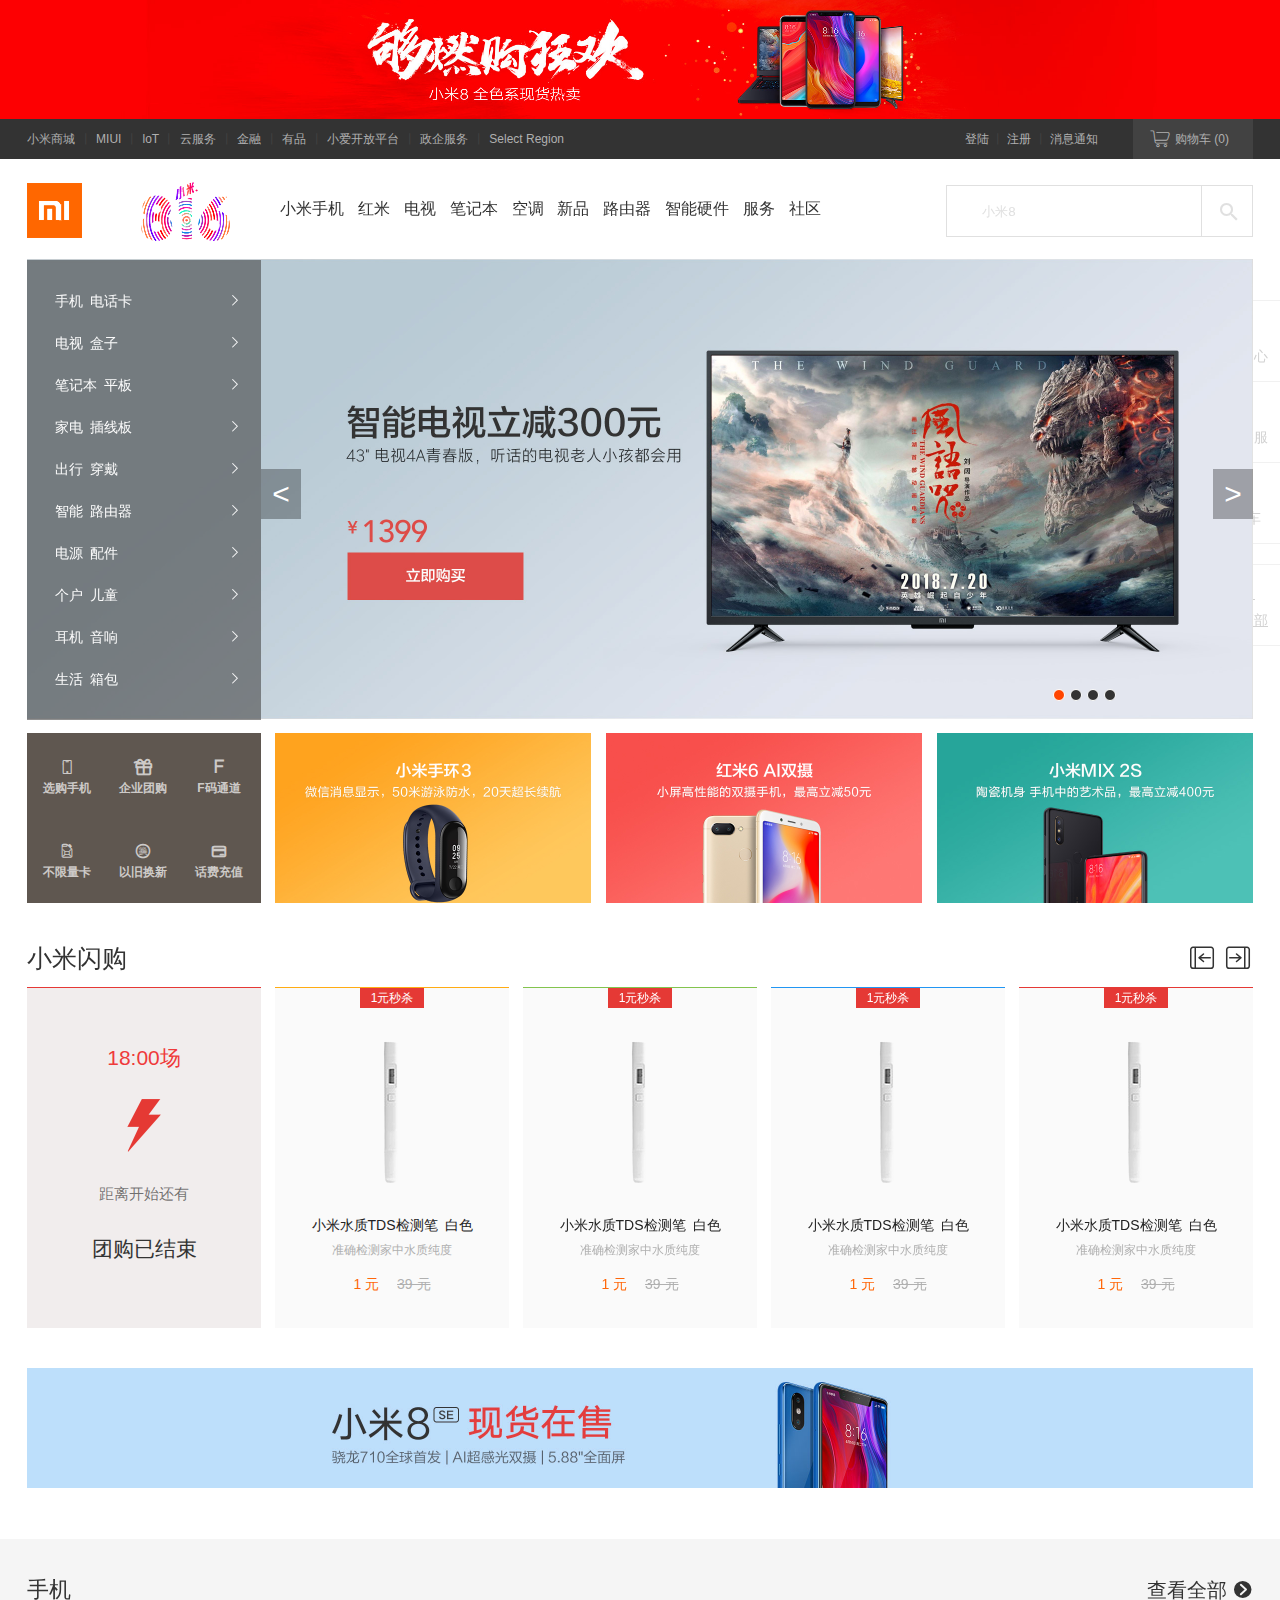
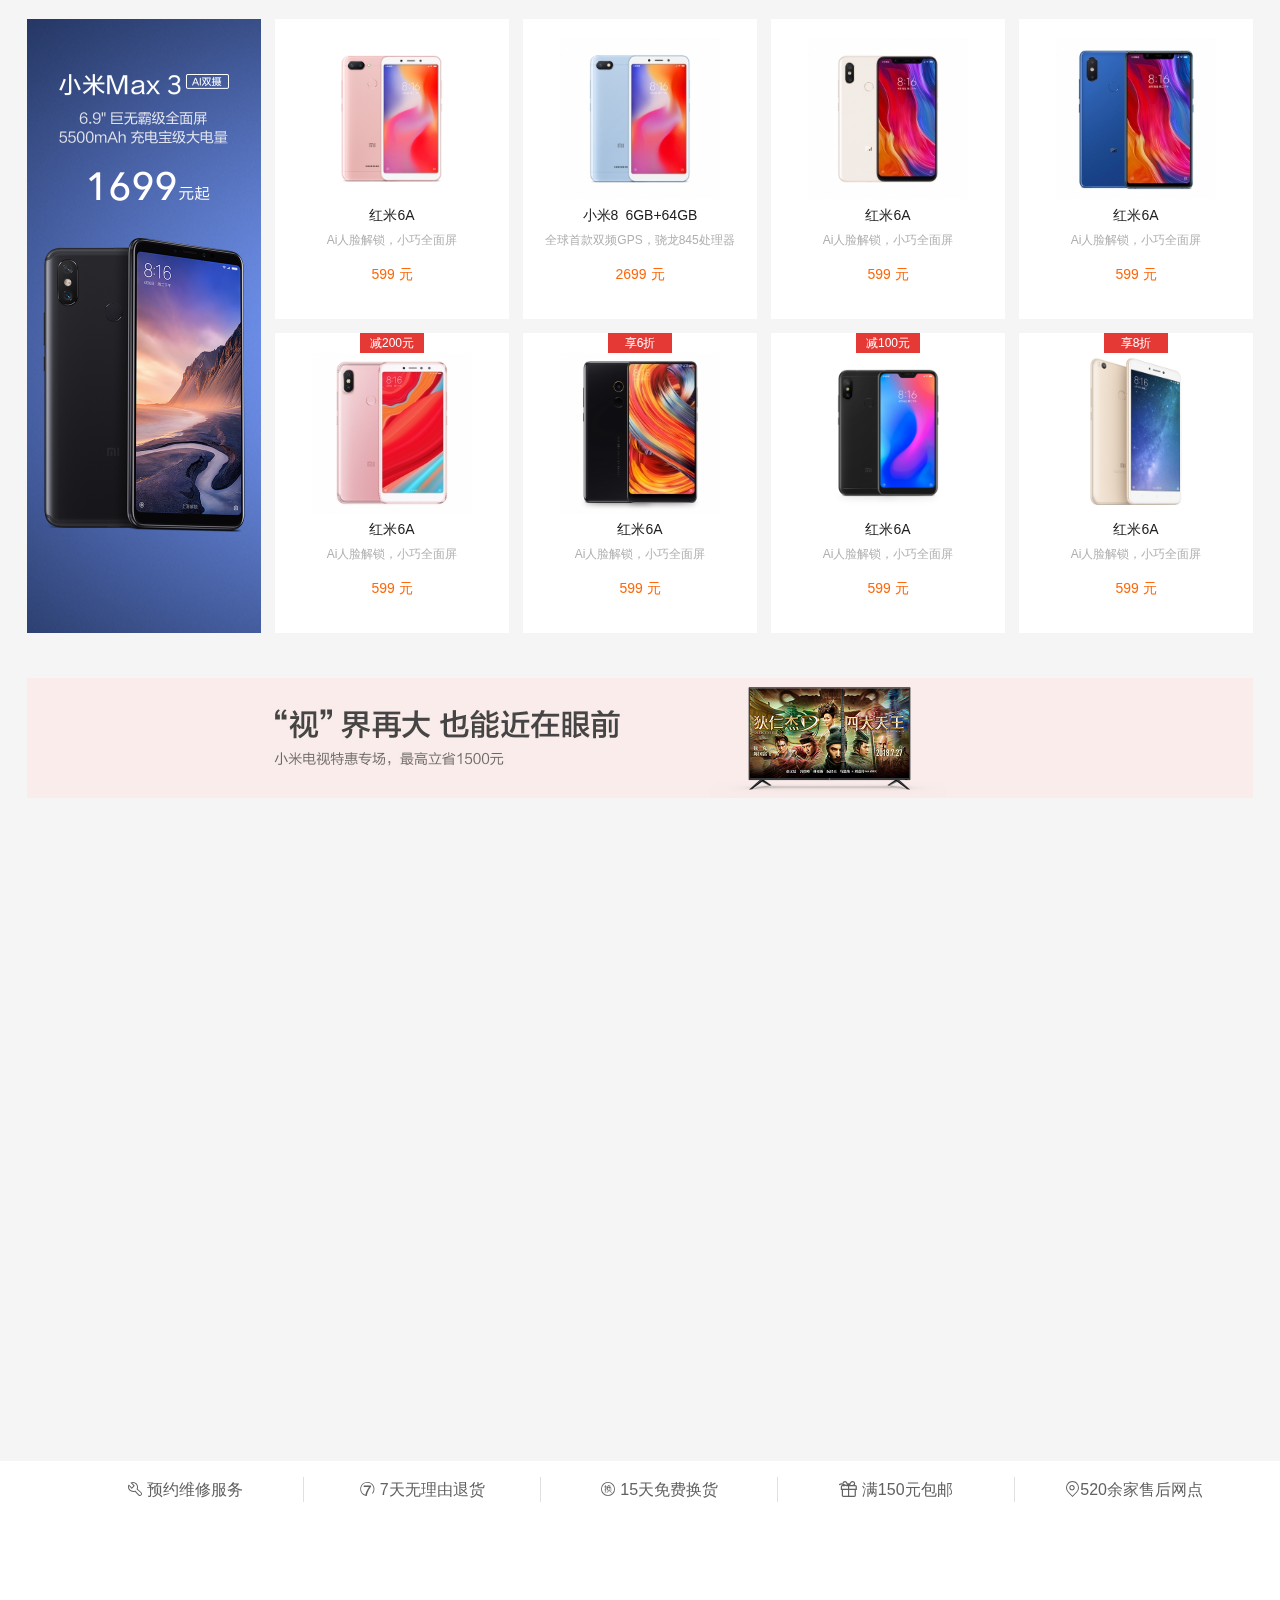
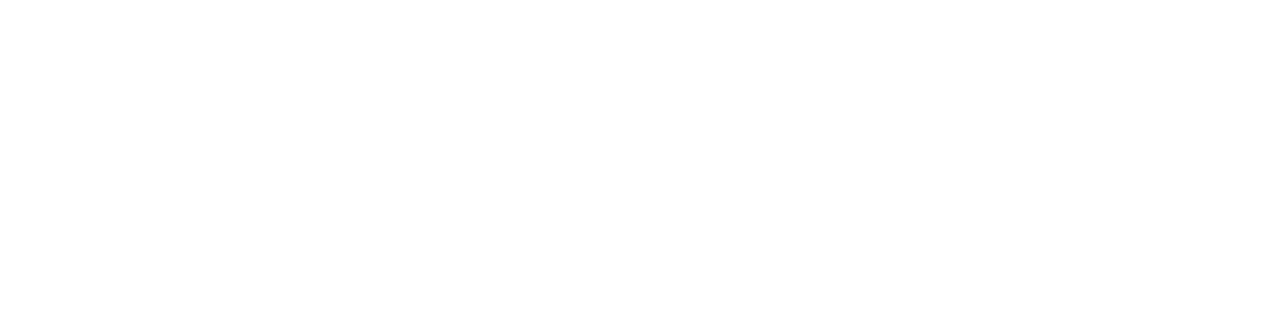
==== index.html @ 821b5bd8 "Add files via upload" ====
<!DOCTYPE html>
<html lang="en">
<head>
  <meta charset="UTF-8">
  <title>测试首页</title>
  <link rel="stylesheet" type="text/css" href="resource/iconfont.css">
  <style type="text/css">
	body {
		font:14px/1.5 "Helvetica Neue",Helvetica,Arial,"Microsoft Yahei","Hiragino Sans GB","Heiti SC","WenQuanYi Micro Hei",sans-serif;color:#333;background-color:#fff;min-width:1226px;width: 100%;height: 100%;margin: 0
	}
	div{cursor: default;}
	.daohanglan{
		position:relative;z-index:30;height:40px;font-size:12px;color:#b0b0b0;background:#333;line-height: 40px
	}
	.dhlleft{float:left;height:40px;line-height:40px;overflow:hidden;
	}
	.dhlright{float:right;height:40px;line-height:40px;overflow:hidden;
	}
	.dhl{
		width:1226px;*zoom:1;margin-right:auto;margin-left:auto
	}
	a{
		margin: 0
	}
	.aaa{
		margin: 0
	}
	.aaa:hover{color: rgba(251,251,251,251);}
	.gouWuChe{
		position:relative;z-index:32;display:block;height:40px;line-height:40px;text-align:center;color:#b0b0b0;background:#424242;width: 120px;margin-left: 15px;
	}
	.gouWuChe:hover{
		background-color: rgba(251,251,251,251);color: rgba(251,135,135,135);
	}
	.aab{
		position:relative;z-index:20;height:100px;width:1226px;*zoom:1;margin-right:auto;margin-left:auto;
	}
	.aac{float:left;line-height:100px;overflow:hidden;
	}
	.aad{
		margin-left: 10px;font-size: 16px;
	}
	.aad:hover{
		color: #FF4500;
	}
	        	 	input::-webkit-input-placeholder { 
	        	 		text-align: center;
	        	 		width: 100px;
	        	 		
						color:#E0E0E0; 
						-webkit-transition: color.5s; 
						} 
						input:focus::-webkit-input-placeholder, input:hover::-webkit-input-placeholder { 
						color: #fff;
						-webkit-transition: color.5s; 
						} 
	.aae{
		width: 234px;height:42px;line-height: 42px;
	}
	.aae:hover{
		background-color:#FF4500;
	}
	.aaf{
		float: left;text-align: center;font-size: 12px; color:rgba(255,255,255,0.7);background-color:#5f5750;width: 234px;
	}
	.aag{
		position:relative;float:left;width:70px;height:62px;padding:0 3px;margin-top: 20px;
	}
	.aag:hover{
		color: rgb(255,255,255);
	}
	.aah{
		width: 234px;height: 340px; border-top-style: solid;border-top-width: 1px;background-color:#fafafa;position: relative;text-align: center;
	}
	.aai{
		background-color:#e53935;position:absolute;top:0;left:50%;z-index:2;width:64px;height:20px;margin-left:-32px;font-size:12px;line-height:20px;text-align:center;color:#fff;
	}
	.aaj{
		float: left;background-color: rgb(255,255,255);height: 300px;width: 234px;
	}
	.aaj:hover{
        box-shadow: 1px 1px 5px #333;
        transition:  2s ease;
	}
	.aak{
		position:absolute;top:0;left:50%;z-index:2;width:64px;height:20px;margin-left:-32px;font-size:12px;line-height:20px;text-align:center;color:#fff;background-color:#e53935;
	}
	.aal{
		position:relative;float:left;width:245px;height:115px;text-align: center;line-height: 115px;
	}
	.aal:hover{
		color: #FF4500;
	}
	.you{color: rgb(210,210,210);cursor:pointer;}
	.you:hover{
		color:#FF4500;
	}
	#qq:hover{
		color:#FF4500;
	}
	#search:hover{
		background-color: #FF8000;
		color: #fff;
	}			
	#sou:visited{
		border-color: rgba(251,135,135,135);
        
	}

	input{
		border:#E0E0E0 1px solid;
	}
input:focus {
    border: 1px solid yellow;
    box-shadow:0;
}
	  #lunbo{
	  	position:relative;height:460px;}
	  }
	  
</style>
<script type="text/javascript">
        
		        function over(){var add = document.getElementById("gwcplus");add.style.display="block";};
		        function out(){var add = document.getElementById("gwcplus");add.style.display = "none";};
		        function t1over(){ var add = document.getElementById("tan11");add.style.display="block";};
		        function t1out(){  var add = document.getElementById("tan11"); add.style.display = "none"; };
		        function t2over(){ var add = document.getElementById("tan12");add.style.display="block"; };
		        function t2out(){  var add = document.getElementById("tan12");add.style.display = "none";};
		        function t3over(){ var add = document.getElementById("tan13");add.style.display="block"; };
		        function t3out(){  var add = document.getElementById("tan13");add.style.display = "none";};
		        function t4over(){ var add = document.getElementById("tan14");add.style.display="block"; };
		        function t4out(){  var add = document.getElementById("tan14");add.style.display = "none";};
		        function t5over(){ var add = document.getElementById("tan15");add.style.display="block"; };
		        function t5out(){  var add = document.getElementById("tan15");add.style.display = "none";};
		        function t6over(){ var add = document.getElementById("tan16");add.style.display="block"; };
		        function t6out(){  var add = document.getElementById("tan16");add.style.display = "none";};
		        function t7over(){ var add = document.getElementById("tan17");add.style.display="block"; };
		        function t7out(){  var add = document.getElementById("tan17");add.style.display = "none";};
		        function t8over(){ var add = document.getElementById("tan18");add.style.display="block"; };
		        function t8out(){  var add = document.getElementById("tan18");add.style.display = "none";};
		        function t9over(){ var add = document.getElementById("tan19");add.style.display="block"; };
		        function t9out(){  var add = document.getElementById("tan19");add.style.display = "none";};
		        function t10over(){var add = document.getElementById("tan20");add.style.display="block"; };
		        function t10out(){ var add = document.getElementById("tan20");add.style.display = "none";};

		        
	   
</script>
</head>
<div style="position: fixed;top:300px;right: 0px;text-align: center;">
    <div class="you" style="height: 80px;width: 80px; border-color: rgba(220,220,220,0.4);border-style: solid;border-width: 1px;border-right: none;background-color: #fff;">
		<i class="iconfont" style="font-size: 30px;">&#xe602;</i><br/>个人中心
	</div>
	<div class="you" style="height: 80px;width: 80px;border-color: rgba(220,220,220,0.4);border-style: solid;border-width: 1px;border-right: none;border-top: none;background-color: #fff;">
		<i class="iconfont" style="font-size: 30px;">&#xe629;</i><br/>联系客服
	</div>
	<div class="you" style="height: 80px;width: 80px; border-color: rgba(220,220,220,0.4);border-style: solid;border-width: 1px;border-right: none;border-top: none;background-color: #fff;">
		<i class="iconfont" style="font-size: 30px;">&#xe628;</i><br/>购物车
	</div>
	<div class="you" style="height: 80px;width: 80px; border-color: rgba(220,220,220,0.4);border-style: solid;border-width: 1px;border-right: none;margin-top: 20px;background-color: #fff;">
		<a class="you"  href="#" ><i class="iconfont" style="font-size: 30px;">&#xe66c;</i><br/>返回顶部</a>
	</div>
</div>
<body onload="init()">
	
  <div style="height: 119px; margin: 0">
  	<img alt="" width="100%" height="119px" src="images/head.jpg"/>
  </div>

 
	  <div class="daohanglan" ">
	  	<div class="dhl">
		   <div class="dhlleft">
		   	<a class="aaa">小米商城</a>
		   	<span style="margin:0 .1em;color:#424242">丨</span>
		   	<a class="aaa">MIUI</a>
		   	<span style="margin:0 .1em;color:#424242">丨</span>
		   	<a class="aaa">loT</a>
		   	<span style="margin:0 .1em;color:#424242">丨</span>
		   	<a class="aaa">云服务</a>
		   	<span style="margin:0 .1em;color:#424242">丨</span>
		   	<a class="aaa">金融</a>
		   	<span style="margin:0 .1em;color:#424242">丨</span>
		   	<a class="aaa">有品</a>
		   	<span style="margin:0 .1em;color:#424242">丨</span>
		   	<a class="aaa">小爱开放平台</a>
		   	<span style="margin:0 .1em;color:#424242">丨</span>
		   	<a class="aaa">政企服务</a>
		   	<span style="margin:0 .1em;color:#424242">丨</span>
		   	<a class="aaa">Select Region</a>
		   </div>
		   <div class="dhlright">
		   	<div id="gwc" class="gouWuChe" style="float: right;" onmouseover="over()" onmouseout="out()">
		   		<div style="float: left;margin-left: 15px;">
		   		 <i style="font-size: 24px" class="iconfont">&#xe628;</i>
		   		</div>
		   		<div style="float: left;margin-left: 3px;">
		   		 <a >购物车 (0)</a>
		   	    </div>
	        </div>
	        
		   	<div style="float: right;margin-right: 20px;">
		   	<a class="aaa">登陆</a>
		   	<span style="margin:0em;color:#424242">丨</span>
		   	<a class="aaa" >注册</a>
		   	<span style="margin:0em;color:#424242">丨</span>
		   	<a class="aaa">消息通知</a>
		   	</div>
		   </div>
	  	</div>
	  </div>
 <div id="middle" style="width: 1226px;margin: 0 auto;">
	  <div class="aab">
	  	<div style="float: left;height: 100%;">
	  		<img alt="" style="margin-top: 24px;" src="images/mi.png">
	  	</div>
	  	<div style="float: left;height: 100%;margin-left: 50px;">
	  		<img alt="" style="margin-top: 23px;" src="images/816.png">
	  	</div>
	  	<div class="aac" style="margin-left: 30px;">
		   	<a class="aad">小米手机</a>
		   	<a class="aad">红米</a>
		   	<a class="aad">电视</a>
		   	<a class="aad">笔记本</a>
		   	<a class="aad">空调</a>
		   	<a class="aad">新品</a>
		   	<a class="aad">路由器</a>
		   	<a class="aad">智能硬件</a>
		   	<a class="aad">服务</a>
		   	<a class="aad">社区</a>
		</div>
		<div id="sou" style="float: right;margin-top: 26px;position: relative;">
			<input type="text" style="float: left; height:48px;width:250px;" placeholder="小米8"  /> 
	        <div id="search" style="float: left;height: 50px;width: 50px;border:#E0E0E0 1px solid;border-left: none;color: #E0E0E0; ">
	        	 <i style="font-size:18px;line-height: 50px;margin-left: 18px" class="iconfont">&#xe63e;</i>
	        	
	        </div>
		</div>
		<div id="gwcplus" style="position:absolute;z-index:999;width: 310px;height: 100px;line-height: 100px;text-align: center; right: 0px;top: 0px;background-color: rgb(251,251,251);display: none;box-shadow:1px 1px 2px #333">
	        	购物车中还没有商品，赶紧选购吧！
	    </div>
	    
	  </div>
	  <div id="lunbo">
	  	<div id="container">
        <div id="list" style="left:-1226px">
            <img src="images/4.jpg" alt="4" />
            <img src="images/1.jpg" alt="1" />
            <img src="images/2.jpg" alt="2" />
            <img src="images/3.jpg" alt="3" />
            <img src="images/4.jpg" alt="4" />
            <img src="images/1.jpg" alt="1" />
        </div>
        <div id="buttons">
            <span index="1" class="on"></span>
            <span index="2"></span>
            <span index="3"></span>
            <span index="4"></span>
        </div>
        <div class="arrow" id="pre">
        <a style="color: #fff;text-decoration: none;" href="javascript:;" ><</a>
        </div>
        <div class="arrow" id="next">
        <a style="color: #fff;text-decoration: none;" href="javascript:;"  >></a>
        </div>
    </div>
                <style type="text/css">
                	#container {
				  
				        width: 1226px;
				        height: 460px;
				        border: none;
				        position: relative;
				        overflow: hidden;
				    }
				    #list {
				        /*6张图片*/
				        width: 7356px;
				        height: 460px;
				        position: absolute;
				        z-index: 1;
				    }
				    #list img {
				        float: left;
				         width: 1226px;
				        height: 460px;
				    }
				    #buttons {
				        position: absolute;
				        height: 10px;
				        width: 100px;
				        z-index: 10;
				        bottom: 20px;
				        right: 100px;
				    }
				    #buttons span {
				        cursor: pointer;
				        float: left;
				        border: 1px solid #fff;
				        border-radius: 50%;
				        height: 10px;
				        width: 10px;
				        margin-right: 5px;
				        background: #333;
				    }
				    #buttons .on {
				        background: orangered;
				    }
				    .arrow {
				        display: block;
				        cursor: pointer;
				        line-height: 50px;
				        text-align: center;
				        font-size: 30px;
				       
				        width: 40px;
				        height: 50px;
				         position: absolute;
				        z-index: 10;
				        top: 210px;
				        color: #fff;
				        background-color: rgba(0, 0, 0, 0.3);
				          
				    }
				    .arrow:hover {
				         background-color: rgba(0, 0, 0, 0.7);
				    }
				    #pre {
				        left: 234px;
				    }
				    #next {
				        right: 0px;
				    }
                </style>
			  	<script type="text/javascript">
				  function g(id) {

				        return document.getElementById(id);
				   }
				        window.onload = function() {
				        var next = g("next");
				        var list = g("list");
				        var pre = g("pre");
				        var buttons = g("buttons").getElementsByTagName("span");
				        var len = 4;
				        var index = 1;
				        var interval=3000;
				        var animated = false;
				        var timer; //全局变量
				        /*按钮显示*/
				        function showButton() {
				            for (var i = 0; i < buttons.length; i++) {
				                if (buttons[i].className == "on") {
				                    buttons[i].className = "";
				                    break;
				                }
				            }
				            buttons[index - 1].className = "on";
				         }
				        /*图片切换动画*/
				        function animate(offset) {
				            if (offset == 0) {
				                return;
				            }
				            animated = true;
				            var newLeft = parseInt(list.style.left) + offset;
				            var time = 300; //位移总时间
				            var interval = 10; //位移间隔时间
				            var speed = offset / (time / interval); //每次位移量
				            function go() {
				                if ((speed < 0 && parseInt(list.style.left) > newLeft) || (speed > 0 && parseInt(list.style.left) < newLeft)) {
				                    list.style.left = parseInt(list.style.left) + speed + 'px';
				                    setTimeout(go, interval);
				                } else {
				                    list.style.left = newLeft + 'px';
				                    /*如果当前是第五张图，就跳到第一张图*/
				                    if (newLeft > -200) {
				                        list.style.left = -1226 * len + 'px';
				                    }
				                    if (newLeft < (-1226 * len)) {
				                        list.style.left = '-1226px';
				                    }
				                    animated = false;
				                }
				            }
				            go();
				       }
				         next.onclick = function() {
				            if (index == 4) {
				                index = 1;
				            } else {
				                index += 1;
				            }
				            showButton()
				            if (!animated) {
				                animate(-1226);
				            }
				        }
				        pre.onclick = function() {
				            if (index == 1) {
				                index = 4;
				            } else {
				                index -= 1;
				            }
				            showButton();
				            if (!animated) {
				                animate(1226);
				            }
				        }
				        /*按钮切换*/
				        for (var i = 0; i < buttons.length; i++) {

				            buttons[i].onclick = function() {
				                if (animated) {
				                    return false;
				                }
				                if (this.className == "on") {
				                    return false;
				                }
				                var myIndex = parseInt(this.getAttribute("index"));
				                var offset = 1226 * (myIndex - index);
				                animate(offset);
				                index = myIndex;
				                showButton();
				            }
				        }
				        /*自动切换*/
				        function autoPlay() {
				             timer = setInterval(function() {
				                next.onclick();
				            }, interval);
				        }
				        function stop() {
				            clearInterval(timer);
				       }
				        g("container").onmouseover = stop;
				        g("container").onmouseout = autoPlay;
				        autoPlay();
				    }
				</script>
		<div style="position:absolute;z-index:999;width: 1226px;height: 460px;top: 1px;left: 0px;">
		  	<div style="float: left; background:rgba(70,70,70,0.6);height: 460px;width: 234px; color: rgb(251,251,251);">
		  	    <div id="tan1" class="aae" style="margin-top: 20px" onmouseover="t1over()" onmouseout="t1out()">&emsp;&emsp;手机&ensp;电话卡
		  	    	<i class="iconfont" style="font-size: 12px;margin-right: 20px;float: right;">&#xe636;</i>
		  	    </div>
		  	    <div id="tan2" class="aae" onmouseover="t2over()" onmouseout="t2out()">&emsp;&emsp;电视&ensp;盒子
		  	    	<i class="iconfont" style="font-size: 12px;margin-right: 20px;float: right;">&#xe636;</i>
		  	    </div>
		  	    <div id="tan3" class="aae" onmouseover="t3over()" onmouseout="t3out()">&emsp;&emsp;笔记本&ensp;平板
		  	    	<i class="iconfont" style="font-size: 12px;margin-right: 20px;float: right;">&#xe636;</i>
		  	    </div>
		  	    <div id="tan4" class="aae" onmouseover="t4over()" onmouseout="t4out()">&emsp;&emsp;家电&ensp;插线板
		  	    	<i class="iconfont" style="font-size: 12px;margin-right: 20px;float: right;">&#xe636;</i>
		  	    </div>
		  	    <div id="tan5" class="aae" onmouseover="t5over()" onmouseout="t5out()">&emsp;&emsp;出行&ensp;穿戴
		  	    	<i class="iconfont" style="font-size: 12px;margin-right: 20px;float: right;">&#xe636;</i>
		  	    </div>
		  	    <div id="tan6" class="aae" onmouseover="t6over()" onmouseout="t6out()">&emsp;&emsp;智能&ensp;路由器
		  	    	<i class="iconfont" style="font-size: 12px;margin-right: 20px;float: right;">&#xe636;</i>
		  	    </div>
		  	    <div id="tan7" class="aae" onmouseover="t7over()" onmouseout="t7out()">&emsp;&emsp;电源&ensp;配件
		  	    	<i class="iconfont" style="font-size: 12px;margin-right: 20px;float: right;">&#xe636;</i>
		  	    </div>
		  	    <div id="tan8" class="aae" onmouseover="t8over()" onmouseout="t8out()">&emsp;&emsp;个户&ensp;儿童
		  	    	<i class="iconfont" style="font-size: 12px;margin-right: 20px;float: right;">&#xe636;</i>
		  	    </div>
		  	    <div id="tan9" class="aae" onmouseover="t9over()" onmouseout="t9out()">&emsp;&emsp;耳机&ensp;音响
		  	    	<i class="iconfont" style="font-size: 12px;margin-right: 20px;float: right;">&#xe636;</i>
		  	    </div>
		  	    <div id="tan10" class="aae" onmouseover="t10over()" onmouseout="t10out()">&emsp;&emsp;生活&ensp;箱包
		  	    	<i class="iconfont" style="font-size: 12px;margin-right: 20px;float: right;">&#xe636;</i>
		  	    </div>
		  	</div>
		  	<div id="tan11" style="float: left;height: 460px; width: 992px;background-color: #fff;display: none;">
		  		<table>
		  			<tr><th class="aal">小米8</th><th class="aal">小米8SE</th><th class="aal">小米8MIX2</th><th class="aal">小米8MIX</th></tr>
		  			<tr><th class="aal">小米8</th><th class="aal">小米8SE</th><th class="aal">小米8MIX2</th><th class="aal">小米8MIX</th></tr>
		  			<tr><th class="aal">小米8</th><th class="aal">小米8SE</th><th class="aal">小米8MIX2</th><th class="aal">小米8MIX</th></tr>
		  			<tr><th class="aal">小米8</th><th class="aal">小米8SE</th><th class="aal">小米8MIX2</th><th class="aal">小米8MIX</th></tr>
		  		</table>
		  	</div>
		  	<div id="tan12" style="float: left;height: 460px; width: 992px;background-color: #fff;display: none;">
		  		<table>
		  			<tr><th class="aal">电视</th><th class="aal">盒子</th><th class="aal">电视</th><th class="aal">盒子</th></tr>
		  			<tr><th class="aal">电视</th><th class="aal">盒子</th><th class="aal">电视</th><th class="aal">盒子</th></tr>
		  			<tr><th class="aal">电视</th><th class="aal">盒子</th><th class="aal">电视</th><th class="aal">盒子</th></tr>
		  			<tr><th class="aal">电视</th><th class="aal">盒子</th><th class="aal">电视</th><th class="aal">盒子</th></tr>
		  		</table>
		  	</div>
		  	<div id="tan13" style="float: left;height: 460px; width: 992px;background-color: #fff;display: none;">
		  		<table>
		  			<tr><th class="aal">笔记本</th><th class="aal">平板</th><th class="aal">笔记本</th><th class="aal">平板</th></tr>
		  			<tr><th class="aal">笔记本</th><th class="aal">平板</th><th class="aal">笔记本</th><th class="aal">平板</th></tr>
		  			<tr><th class="aal">笔记本</th><th class="aal">平板</th><th class="aal">笔记本</th><th class="aal">平板</th></tr>
		  			<tr><th class="aal">笔记本</th><th class="aal">平板</th><th class="aal">笔记本</th><th class="aal">平板</th></tr>
		  		</table>
		  	</div>
		  	<div id="tan14" style="float: left;height: 460px; width: 992px;background-color: #fff;display: none;">
		  		<table>
		  			<tr><th class="aal">家电</th><th class="aal">插线板</th><th class="aal">家电</th><th class="aal">插线板</th></tr>
		  			<tr><th class="aal">家电</th><th class="aal">插线板</th><th class="aal">家电</th><th class="aal">插线板</th></tr>
		  			<tr><th class="aal">家电</th><th class="aal">插线板</th><th class="aal">家电</th><th class="aal">插线板</th></tr>
		  			<tr><th class="aal">家电</th><th class="aal">插线板</th><th class="aal">家电</th><th class="aal">插线板</th></tr>
		  		</table>
		  	</div>
		  	<div id="tan15" style="float: left;height: 460px; width: 992px;background-color: #fff;display: none;">
		  		<table>
		  			<tr><th class="aal">出行</th><th class="aal">穿戴</th><th class="aal">出现</th><th class="aal">穿戴</th></tr>
		  			<tr><th class="aal">出行</th><th class="aal">穿戴</th><th class="aal">出现</th><th class="aal">穿戴</th></tr>
		  			<tr><th class="aal">出行</th><th class="aal">穿戴</th><th class="aal">出现</th><th class="aal">穿戴</th></tr>
		  			<tr><th class="aal">出行</th><th class="aal">穿戴</th><th class="aal">出现</th><th class="aal">穿戴</th></tr>
		  		</table>
		  	</div>
		  	<div id="tan16" style="float: left;height: 460px; width: 992px;background-color: #fff;display: none;">
		  		<table>
		  			<tr><th class="aal">智能</th><th class="aal">路由器</th><th class="aal">智能</th><th class="aal">路由器</th></tr>
		  			<tr><th class="aal">智能</th><th class="aal">路由器</th><th class="aal">智能</th><th class="aal">路由器</th></tr>
		  			<tr><th class="aal">智能</th><th class="aal">路由器</th><th class="aal">智能</th><th class="aal">路由器</th></tr>
		  			<tr><th class="aal">智能</th><th class="aal">路由器</th><th class="aal">智能</th><th class="aal">路由器</th></tr>
		  		</table>
		  	</div>
		  	<div id="tan17" style="float: left;height: 460px; width: 992px;background-color: #fff;display: none;">
		  		<table>
		  			<tr><th class="aal">电源&nbsp;配件</th><th class="aal">电源&nbsp;配件</th><th class="aal">电源&nbsp;配件</th><th class="aal">电源&nbsp;配件</th></tr>
		  			<tr><th class="aal">电源&nbsp;配件</th><th class="aal">电源&nbsp;配件</th><th class="aal">电源&nbsp;配件</th><th class="aal">电源&nbsp;配件</th></tr>
		  			<tr><th class="aal">电源&nbsp;配件</th><th class="aal">电源&nbsp;配件</th><th class="aal">电源&nbsp;配件</th><th class="aal">电源&nbsp;配件</th></tr>
		  			<tr><th class="aal">电源&nbsp;配件</th><th class="aal">电源&nbsp;配件</th><th class="aal">电源&nbsp;配件</th><th class="aal">电源&nbsp;配件</th></tr>
		  		</table>
		  	</div>
		  	<div id="tan18" style="float: left;height: 460px; width: 992px;background-color: #fff;display: none;">
		  		<table>
		  			<tr><th class="aal">个户</th><th class="aal">儿童</th><th class="aal">个户</th><th class="aal">儿童</th></tr>
		  			<tr><th class="aal">个户</th><th class="aal">儿童</th><th class="aal">个户</th><th class="aal">儿童</th></tr>
		  			<tr><th class="aal">个户</th><th class="aal">儿童</th><th class="aal">个户</th><th class="aal">儿童</th></tr>
		  			<tr><th class="aal">个户</th><th class="aal">儿童</th><th class="aal">个户</th><th class="aal">儿童</th></tr>
		  		</table>
		  	</div>
		  	<div id="tan19" style="float: left;height: 460px; width: 992px;background-color: #fff;display: none;">
		  		<table>
		  			<tr><th class="aal">耳机</th><th class="aal">音响</th><th class="aal">耳机</th><th class="aal">音响</th></tr>
		  			<tr><th class="aal">耳机</th><th class="aal">音响</th><th class="aal">耳机</th><th class="aal">音响</th></tr>
		  			<tr><th class="aal">耳机</th><th class="aal">音响</th><th class="aal">耳机</th><th class="aal">音响</th></tr>
		  			<tr><th class="aal">耳机</th><th class="aal">音响</th><th class="aal">耳机</th><th class="aal">音响</th></tr>
		  		</table>
		  	</div>
		  	<div id="tan20" style="float: left;height: 460px; width: 992px;background-color: #fff;display: none;">
		  		<table>
		  			<tr><th class="aal">生活</th><th class="aal">箱包</th><th class="aal">生活</th><th class="aal">箱包</th></tr>
		  			<tr><th class="aal">生活</th><th class="aal">箱包</th><th class="aal">生活</th><th class="aal">箱包</th></tr>
		  			<tr><th class="aal">生活</th><th class="aal">箱包</th><th class="aal">生活</th><th class="aal">箱包</th></tr>
		  			<tr><th class="aal">生活</th><th class="aal">箱包</th><th class="aal">生活</th><th class="aal">箱包</th></tr>
		  		</table>
		  	</div>
	  </div>
	  </div>
	  
	  <div style="height: 170px; margin-top: 14px;">
	  	<div class="aaf" style="height: 170px;">
	  		<table ">
	  			<tr>
	  				<th class="aag"><i class="iconfont">&#xe618;</i><br/>选购手机</th>
	  				<th class="aag"><i class="iconfont">&#xe611;</i><br/>企业团购</th>
	  				<th class="aag"><i class="iconfont">&#xf003d;</i><br/>F码通道</th>
	  			</tr>
	  			<tr>
	  				<th class="aag"><i class="iconfont">&#xe733;</i><br/>不限量卡</th>
	  				<th class="aag"><i class="iconfont">&#xe607;</i><br/>以旧换新</th>
	  				<th class="aag"><i class="iconfont">&#xe62c;</i><br/>话费充值</th>
	  			</tr>
	  		</table>
	  		
	  	</div>
	  	<div style="float: left;margin-left: 14px;">
            <img src="images/5.jpg" style="height: 170px;width: 316px;" />
	  	</div>
	  	<div style="float: left;margin-left: 15px;">
            <img src="images/6.jpg" style="height: 170px;width: 316px;" />
	  	</div>
	  	<div style="float: left;margin-left: 15px;">
            <img src="images/7.jpg" style="height: 170px;width: 316px;" />
	  	</div>
	  </div>

	  <div id="xiaomishangou" style="height: 610px;">
	  	<div style="font-size: 25px;margin-top: 26px;height: 58px;line-height: 58px;position: relative;">
	  		<div style="float: left;">小米闪购</div>
	  		<div  style="float: right;height: 58px;">
	  			<i id="qq" class="iconfont" style="font-size: 30px;">&#xe787;</i>
	  			<i id="qq" class="iconfont" style="font-size: 30px;">&#xe786;</i>
	  		</div>
	  	</div>
	  	<div style="height: 340px;text-align:center">
	  		<div style="float: left;width: 234px;height: 340px; border-top-color: #e53935;border-top-style: solid;border-top-width: 1px;background-color:#f1eded;">
	  			<div style="font-size: 21px;color:#ef3a3b;padding-top: 54px;">18:00场</div>
	  			<div style="margin: 25px auto"><img src="images/shandian.png"></div>
	  			<div style="font-size: 15px;color: rgba(0,0,0,0.54);">距离开始还有</div>
	  			<div style="width: 168px;margin: 28px auto 0;font-size: 21px;" onload="FreshTime()">
	  				<span id="LeftTime"></span>
	  			</div>
	  			<script type="text/javascript">
	  				    function FreshTime() {
			            var endtime = new Date("2018/12/19,21:29:12");//结束时间
			            var nowtime = new Date();//当前时间
			            var lefttime = parseInt((endtime.getTime() - nowtime.getTime()) / 1000); // 剩余时间
			            d = parseInt(lefttime / 3600 / 24);   // 剩余天数
			            h = parseInt((lefttime / 3600) % 24); // 剩余小时数
			            m = parseInt((lefttime / 60) % 60); // 剩余分钟数
			            s = parseInt(lefttime % 60);    // 剩余秒数

			            document.getElementById("LeftTime").innerHTML =d + "天" + h + "时"
			                    + m + "分" + s + "秒";

			            if (lefttime <= 0) {
			                document.getElementById("LeftTime").innerHTML = "团购已结束";
			                clearInterval(sh);
			            }
			        }
			        FreshTime()
			        var sh;
			        sh = setInterval(FreshTime, 1000); 
	  			</script>

	  		</div>
	  		<div style="float: left;margin-left: 14px;padding-bottom: 40px;overflow: hidden;">
	  			<div style="white-space: nowrap;position: relative;">
		  			<div class="aah" style="border-top-color: #ffac13;float: left;margin-right: 14px;">
		  				<div class="aai">1元秒杀</div>
		  				<div style="margin: 0 auto 22px;margin-top: 39px;"><img src="images/bi.png" ></div>
		  				<div style="font-size: 14px;color: #212121;">
		  							小米水质TDS检测笔&ensp;白色
		  			    </div>
		  			    <div style="font-size: 12px;height: 18px;line-height: 18px; color: #b0b0b0;margin-top: 5px;">
		  							准确检测家中水质纯度
		  			    </div>
		  			    <div style="font-size: 14px;margin-top: 15px;">
		  			    	<a style="color: #ff6709;">1&nbsp;元&emsp;</a>
		  			    	<a style="color: #b0b0b0;text-decoration: line-through;">39&nbsp;元</a>
		  			    </div>
		  			</div>
		  			<div class="aah" style="border-top-color: #83c44e;float: left;margin-right: 14px;">
		  				<div class="aai">1元秒杀</div>
		  				<div style="margin: 0 auto 22px;margin-top: 39px;"><img src="images/bi.png" ></div>
		  				<div style="font-size: 14px;color: #212121;">
		  							小米水质TDS检测笔&ensp;白色
		  			    </div>
		  			    <div style="font-size: 12px;height: 18px;line-height: 18px; color: #b0b0b0;margin-top: 5px;">
		  							准确检测家中水质纯度
		  			    </div>
		  			    <div style="font-size: 14px;margin-top: 15px;">
		  			    	<a style="color: #ff6709;">1&nbsp;元&emsp;</a>
		  			    	<a style="color: #b0b0b0;text-decoration: line-through;">39&nbsp;元</a>
		  			    </div>
		  			</div>
		  			<div class="aah" style="border-top-color: #2196f3;float: left;margin-right: 14px;">
		  				<div class="aai">1元秒杀</div>
		  				<div style="margin: 0 auto 22px;margin-top: 39px;"><img src="images/bi.png" ></div>
		  				<div style="font-size: 14px;color: #212121;">
		  							小米水质TDS检测笔&ensp;白色
		  			    </div>
		  			    <div style="font-size: 12px;height: 18px;line-height: 18px; color: #b0b0b0;margin-top: 5px;">
		  							准确检测家中水质纯度
		  			    </div>
		  			    <div style="font-size: 14px;margin-top: 15px;">
		  			    	<a style="color: #ff6709;">1&nbsp;元&emsp;</a>
		  			    	<a style="color: #b0b0b0;text-decoration: line-through;">39&nbsp;元</a>
		  			    </div>
		  			</div>
		  			<div class="aah" style="border-top-color: #e53935;float: left;">
		  				<div class="aai">1元秒杀</div>
		  				<div style="margin: 0 auto 22px;margin-top: 39px;"><img src="images/bi.png" ></div>
		  				<div style="font-size: 14px;color: #212121;">
		  							小米水质TDS检测笔&ensp;白色
		  			    </div>
		  			    <div style="font-size: 12px;height: 18px;line-height: 18px; color: #b0b0b0;margin-top: 5px;">
		  							准确检测家中水质纯度
		  			    </div>
		  			    <div style="font-size: 14px;margin-top: 15px;">
		  			    	<a style="color: #ff6709;">1&nbsp;元&emsp;</a>
		  			    	<a style="color: #b0b0b0;text-decoration: line-through;">39&nbsp;元</a>
		  			    </div>
		  			</div>

		  		</div>
	  		</div>
	  	</div>
	  	<div style="height: 120px; position: relative;margin-top: 2px;padding-bottom: 42px;">
	  		<img width="1226px" height="120px" src="images/8.jpg">
	  	</div>
	  </div>
</div>
<div id="main" style="background-color: #f5f5f5;height: 1500px;color: #333;padding-top: 22px;">
	<div style="width: 1226px;position: relative;margin: 0 auto;">
		<div style="height: 58px;line-height: 58px;position: relative;">
			<div style="float: left;font-size: 22px;">手机</div>
	  		<div  style="float: right;font-size: 20px;">
	  	        查看全部
	  			<i id="qq" class="iconfont" style="font-size: 20px;">&#xe508;</i>
	  		</div>
		</div>
		<div style="text-align: center;">
			<div style="float: left;">
				<img src="images/9.jpg" width="234px;">
			</div>
			<div style="float: left;margin-left: 14px;width: 978px;">
				<div>
					<div class="aaj" >
						<div>
						    <img style="margin-top: 20px;width: 160px;height: 160px;" src="images/a1.jpg">
					    </div>
					    <div style="font-size: 14px;color: #212121;">
	  							红米6A
		  			    </div>
		  			    <div style="font-size: 12px;height: 18px;line-height: 18px; color: #b0b0b0;margin-top: 5px;">
		  							Ai人脸解锁，小巧全面屏
		  			    </div>
		  			    <div style="font-size: 14px;margin-top: 15px;">
		  			    	<a style="color: #ff6709;">599&nbsp;元</a>
		  			    </div>
					</div>
					<div class="aaj" style="margin-left: 14px;">
						<div>
						    <img style="margin-top: 20px;width: 160px;height: 160px;" src="images/a2.jpg">
					    </div>
					    <div style="font-size: 14px;color: #212121;">
	  						       小米8&ensp;6GB+64GB
		  			    </div>
		  			    <div style="font-size: 12px;height: 18px;line-height: 18px; color: #b0b0b0;margin-top: 5px;">
		  							全球首款双频GPS，骁龙845处理器
		  			    </div>
		  			    <div style="font-size: 14px;margin-top: 15px;">
		  			    	<a style="color: #ff6709;">2699&nbsp;元</a>
		  			    </div>
					</div>
					<div class="aaj" style="margin-left: 14px;">
						<div>
						    <img style="margin-top: 20px;width: 160px;height: 160px;" src="images/a3.jpg">
					    </div>
					    <div style="font-size: 14px;color: #212121;">
	  							红米6A
		  			    </div>
		  			    <div style="font-size: 12px;height: 18px;line-height: 18px; color: #b0b0b0;margin-top: 5px;">
		  							Ai人脸解锁，小巧全面屏
		  			    </div>
		  			    <div style="font-size: 14px;margin-top: 15px;">
		  			    	<a style="color: #ff6709;">599&nbsp;元</a>
		  			    </div>
					</div>
					<div class="aaj" style="margin-left: 14px;">
						<div>
						    <img style="margin-top: 20px;width: 160px;height: 160px;" src="images/a4.jpg">
					    </div>
					    <div style="font-size: 14px;color: #212121;">
	  							红米6A
		  			    </div>
		  			    <div style="font-size: 12px;height: 18px;line-height: 18px; color: #b0b0b0;margin-top: 5px;">
		  							Ai人脸解锁，小巧全面屏
		  			    </div>
		  			    <div style="font-size: 14px;margin-top: 15px;">
		  			    	<a style="color: #ff6709;">599&nbsp;元</a>
		  			    </div>
					</div>
					
					
				</div>
				<div>
					<div class="aaj" style="margin-top: 14px;">
						<div style="top: 0px;width:64px;height:20px;margin-left: 85px; font-size:12px;line-height:20px;color:#fff;background-color:#e53935;">减200元</div>
						<div>
						    <img style="margin-top: 0px;width: 160px;height: 160px;" src="images/a5.jpg">
					    </div>
					    <div style="font-size: 14px;color: #212121;">
	  							红米6A
		  			    </div>
		  			    <div style="font-size: 12px;height: 18px;line-height: 18px; color: #b0b0b0;margin-top: 5px;">
		  							Ai人脸解锁，小巧全面屏
		  			    </div>
		  			    <div style="font-size: 14px;margin-top: 15px;">
		  			    	<a style="color: #ff6709;">599&nbsp;元</a>
		  			    </div>
					</div>
					<div class="aaj" style="margin-top: 14px;margin-left: 14px;">
						<div style="top: 0px;width:64px;height:20px;margin-left: 85px; font-size:12px;line-height:20px;color:#fff;background-color:#e53935;">享6折</div>
						<div>
						    <img style="margin-top: 0px;width: 160px;height: 160px;" src="images/a6.jpg">
					    </div>
					    <div style="font-size: 14px;color: #212121;">
	  							红米6A
		  			    </div>
		  			    <div style="font-size: 12px;height: 18px;line-height: 18px; color: #b0b0b0;margin-top: 5px;">
		  							Ai人脸解锁，小巧全面屏
		  			    </div>
		  			    <div style="font-size: 14px;margin-top: 15px;">
		  			    	<a style="color: #ff6709;">599&nbsp;元</a>
		  			    </div>
					</div>
					<div class="aaj" style="margin-top: 14px;margin-left: 14px;">
						<div style="top: 0px;width:64px;height:20px;margin-left: 85px; font-size:12px;line-height:20px;color:#fff;background-color:#e53935;">减100元</div>
						<div>
						    <img style="margin-top: 0px;width: 160px;height: 160px;" src="images/a7.jpg">
					    </div>
					    <div style="font-size: 14px;color: #212121;">
	  							红米6A
		  			    </div>
		  			    <div style="font-size: 12px;height: 18px;line-height: 18px; color: #b0b0b0;margin-top: 5px;">
		  							Ai人脸解锁，小巧全面屏
		  			    </div>
		  			    <div style="font-size: 14px;margin-top: 15px;">
		  			    	<a style="color: #ff6709;">599&nbsp;元</a>
		  			    </div>
					</div>
					<div class="aaj" style="margin-top: 14px;margin-left: 14px;">
						<div style="top: 0px;width:64px;height:20px;margin-left: 85px; font-size:12px;line-height:20px;color:#fff;background-color:#e53935;">享8折</div>
						<div>
						    <img style="margin-top: 0px;width: 160px;height: 160px;" src="images/a8.jpg">
					    </div>
					    <div style="font-size: 14px;color: #212121;">
	  							红米6A
		  			    </div>
		  			    <div style="font-size: 12px;height: 18px;line-height: 18px; color: #b0b0b0;margin-top: 5px;">
		  							Ai人脸解锁，小巧全面屏
		  			    </div>
		  			    <div style="font-size: 14px;margin-top: 15px;">
		  			    	<a style="color: #ff6709;">599&nbsp;元</a>
		  			    </div>
					</div>
				</div>
			</div>

		</div>
		<div >
			<img src="images/10.jpg" width="1226px" style="margin-top: 39px;margin-bottom: 39px;">
		</div>

	</div>
</div>
<div id="jiewei" style="height: 438px;">
	<div style="width: 1226px;position: relative;margin: 0 auto">
		<div style="height: 272px;text-align: center;">
			<div style="height: 80px;line-height: 80px;color: #616161;font-size: 16px;">
				<ul>
					<li style="list-style: none;float: left;height: 25px;width:19.9%;line-height: 25px;border-right:#E0E0E0 1px solid;"><i class="iconfont">&#xe614;</i> 预约维修服务</li>
					<li style="list-style: none;float: left;height: 25px;width:19.9%;line-height: 25px;border-right:#E0E0E0 1px solid;"><i class="iconfont">&#xe67d;</i> 7天无理由退货</li>
					<li style="list-style: none;float: left;height: 25px;width:19.9%;line-height: 25px;border-right:#E0E0E0 1px solid;"><i class="iconfont">&#xe607;</i> 15天免费换货</li>
					<li style="list-style: none;float: left;height: 25px;width:19.9%;line-height: 25px;border-right:#E0E0E0 1px solid;"><i class="iconfont">&#xe611;</i> 满150元包邮</li>
					<li style="list-style: none;float: left;height: 25px;width:20%;line-height: 25px;"><i class="iconfont">&#xe612;</i>520余家售后网点</li>
				</ul>
			</div>
			<div style="height: 192px;">
				
			</div>
		</div>
		<div style="height: 166px;">
			
		</div>
	</div>
	
</div>
</body>
</html>
---- resource/iconfont.css ----
@font-face {font-family: "iconfont";
  src: url('iconfont.eot?t=1534563087262'); /* IE9*/
  src: url('iconfont.eot?t=1534563087262#iefix') format('embedded-opentype'), /* IE6-IE8 */
  url('[data-uri]') format('woff'),
  url('iconfont.ttf?t=1534563087262') format('truetype'), /* chrome, firefox, opera, Safari, Android, iOS 4.2+*/
  url('iconfont.svg?t=1534563087262#iconfont') format('svg'); /* iOS 4.1- */
}

.iconfont {
  font-family:"iconfont" !important;
  font-size:16px;
  font-style:normal;
  -webkit-font-smoothing: antialiased;
  -moz-osx-font-smoothing: grayscale;
}

.icon-F:before { content: "\f003d"; }

.icon-shouji:before { content: "\e618"; }

.icon-15:before { content: "\e638"; }

.icon-you:before { content: "\e636"; }

.icon-liwu:before { content: "\e611"; }

.icon-icon03:before { content: "\e602"; }

.icon-7:before { content: "\e67d"; }

.icon-sousuo:before { content: "\e63e"; }

.icon-gongju:before { content: "\e614"; }

.icon-youjiantou:before { content: "\e619"; }

.icon-card:before { content: "\e62c"; }

.icon-huidingbu:before { content: "\e66c"; }

.icon-icon-test:before { content: "\e628"; }

.icon-arrow-right:before { content: "\e508"; }

.icon-location:before { content: "\e612"; }

.icon-icon--:before { content: "\e717"; }

.icon-icon--1:before { content: "\e786"; }

.icon-icon--2:before { content: "\e787"; }

.icon-huanhuo:before { content: "\e607"; }

.icon-dianhuaqia:before { content: "\e733"; }

.icon-kefu:before { content: "\e629"; }
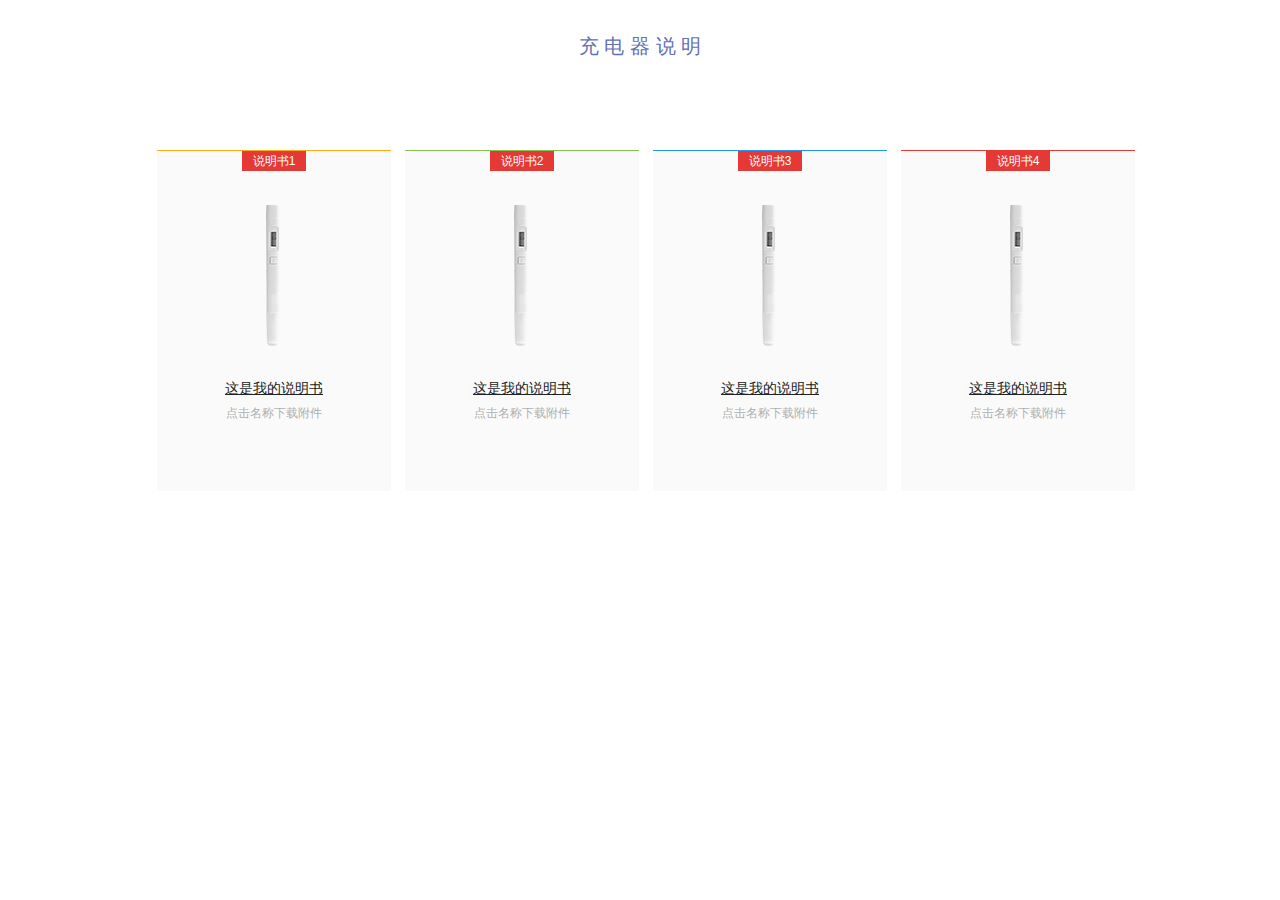
==== commit fe8bf863: "测试主页" ====
--- a/index.html
+++ b/index.html
@@ -1,154 +1,376 @@
 <!DOCTYPE html>
 <html lang="en">
 <head>
-  <meta charset="UTF-8">
-  <title>测试首页</title>
-  <link rel="stylesheet" type="text/css" href="resource/iconfont.css">
-  <style type="text/css">
-	body {
-		font:14px/1.5 "Helvetica Neue",Helvetica,Arial,"Microsoft Yahei","Hiragino Sans GB","Heiti SC","WenQuanYi Micro Hei",sans-serif;color:#333;background-color:#fff;min-width:1226px;width: 100%;height: 100%;margin: 0
-	}
-	div{cursor: default;}
-	.daohanglan{
-		position:relative;z-index:30;height:40px;font-size:12px;color:#b0b0b0;background:#333;line-height: 40px
-	}
-	.dhlleft{float:left;height:40px;line-height:40px;overflow:hidden;
-	}
-	.dhlright{float:right;height:40px;line-height:40px;overflow:hidden;
-	}
-	.dhl{
-		width:1226px;*zoom:1;margin-right:auto;margin-left:auto
-	}
-	a{
-		margin: 0
-	}
-	.aaa{
-		margin: 0
-	}
-	.aaa:hover{color: rgba(251,251,251,251);}
-	.gouWuChe{
-		position:relative;z-index:32;display:block;height:40px;line-height:40px;text-align:center;color:#b0b0b0;background:#424242;width: 120px;margin-left: 15px;
-	}
-	.gouWuChe:hover{
-		background-color: rgba(251,251,251,251);color: rgba(251,135,135,135);
-	}
-	.aab{
-		position:relative;z-index:20;height:100px;width:1226px;*zoom:1;margin-right:auto;margin-left:auto;
-	}
-	.aac{float:left;line-height:100px;overflow:hidden;
-	}
-	.aad{
-		margin-left: 10px;font-size: 16px;
-	}
-	.aad:hover{
-		color: #FF4500;
-	}
-	        	 	input::-webkit-input-placeholder { 
-	        	 		text-align: center;
-	        	 		width: 100px;
-	        	 		
-						color:#E0E0E0; 
-						-webkit-transition: color.5s; 
-						} 
-						input:focus::-webkit-input-placeholder, input:hover::-webkit-input-placeholder { 
-						color: #fff;
-						-webkit-transition: color.5s; 
-						} 
-	.aae{
-		width: 234px;height:42px;line-height: 42px;
-	}
-	.aae:hover{
-		background-color:#FF4500;
-	}
-	.aaf{
-		float: left;text-align: center;font-size: 12px; color:rgba(255,255,255,0.7);background-color:#5f5750;width: 234px;
-	}
-	.aag{
-		position:relative;float:left;width:70px;height:62px;padding:0 3px;margin-top: 20px;
-	}
-	.aag:hover{
-		color: rgb(255,255,255);
-	}
-	.aah{
-		width: 234px;height: 340px; border-top-style: solid;border-top-width: 1px;background-color:#fafafa;position: relative;text-align: center;
-	}
-	.aai{
-		background-color:#e53935;position:absolute;top:0;left:50%;z-index:2;width:64px;height:20px;margin-left:-32px;font-size:12px;line-height:20px;text-align:center;color:#fff;
-	}
-	.aaj{
-		float: left;background-color: rgb(255,255,255);height: 300px;width: 234px;
-	}
-	.aaj:hover{
-        box-shadow: 1px 1px 5px #333;
-        transition:  2s ease;
-	}
-	.aak{
-		position:absolute;top:0;left:50%;z-index:2;width:64px;height:20px;margin-left:-32px;font-size:12px;line-height:20px;text-align:center;color:#fff;background-color:#e53935;
-	}
-	.aal{
-		position:relative;float:left;width:245px;height:115px;text-align: center;line-height: 115px;
-	}
-	.aal:hover{
-		color: #FF4500;
-	}
-	.you{color: rgb(210,210,210);cursor:pointer;}
-	.you:hover{
-		color:#FF4500;
-	}
-	#qq:hover{
-		color:#FF4500;
-	}
-	#search:hover{
-		background-color: #FF8000;
-		color: #fff;
-	}			
-	#sou:visited{
-		border-color: rgba(251,135,135,135);
-        
-	}
-
-	input{
-		border:#E0E0E0 1px solid;
-	}
-input:focus {
-    border: 1px solid yellow;
-    box-shadow:0;
-}
-	  #lunbo{
-	  	position:relative;height:460px;}
-	  }
-	  
-</style>
-<script type="text/javascript">
-        
-		        function over(){var add = document.getElementById("gwcplus");add.style.display="block";};
-		        function out(){var add = document.getElementById("gwcplus");add.style.display = "none";};
-		        function t1over(){ var add = document.getElementById("tan11");add.style.display="block";};
-		        function t1out(){  var add = document.getElementById("tan11"); add.style.display = "none"; };
-		        function t2over(){ var add = document.getElementById("tan12");add.style.display="block"; };
-		        function t2out(){  var add = document.getElementById("tan12");add.style.display = "none";};
-		        function t3over(){ var add = document.getElementById("tan13");add.style.display="block"; };
-		        function t3out(){  var add = document.getElementById("tan13");add.style.display = "none";};
-		        function t4over(){ var add = document.getElementById("tan14");add.style.display="block"; };
-		        function t4out(){  var add = document.getElementById("tan14");add.style.display = "none";};
-		        function t5over(){ var add = document.getElementById("tan15");add.style.display="block"; };
-		        function t5out(){  var add = document.getElementById("tan15");add.style.display = "none";};
-		        function t6over(){ var add = document.getElementById("tan16");add.style.display="block"; };
-		        function t6out(){  var add = document.getElementById("tan16");add.style.display = "none";};
-		        function t7over(){ var add = document.getElementById("tan17");add.style.display="block"; };
-		        function t7out(){  var add = document.getElementById("tan17");add.style.display = "none";};
-		        function t8over(){ var add = document.getElementById("tan18");add.style.display="block"; };
-		        function t8out(){  var add = document.getElementById("tan18");add.style.display = "none";};
-		        function t9over(){ var add = document.getElementById("tan19");add.style.display="block"; };
-		        function t9out(){  var add = document.getElementById("tan19");add.style.display = "none";};
-		        function t10over(){var add = document.getElementById("tan20");add.style.display="block"; };
-		        function t10out(){ var add = document.getElementById("tan20");add.style.display = "none";};
-
-		        
-	   
-</script>
+    <meta charset="UTF-8">
+    <title>充电器说明书</title>
+    <link rel="stylesheet" type="text/css" href="resource/iconfont.css">
+    <style type="text/css">
+        body {
+            font: 14px/1.5 "Helvetica Neue", Helvetica, Arial, "Microsoft Yahei", "Hiragino Sans GB", "Heiti SC", "WenQuanYi Micro Hei", sans-serif;
+            color: #333;
+            background-color: #fff;
+            min-width: 1226px;
+            width: 100%;
+            height: 100%;
+            margin: 0
+        }
+
+        div {
+            cursor: default;
+        }
+
+        .daohanglan {
+            position: relative;
+            z-index: 30;
+            height: 40px;
+            font-size: 12px;
+            color: #b0b0b0;
+            background: #333;
+            line-height: 40px
+        }
+
+        .dhlleft {
+            float: left;
+            height: 40px;
+            line-height: 40px;
+            overflow: hidden;
+        }
+
+        .dhlright {
+            float: right;
+            height: 40px;
+            line-height: 40px;
+            overflow: hidden;
+        }
+
+        .dhl {
+            width: 1226px;
+            *zoom: 1;
+            margin-right: auto;
+            margin-left: auto
+        }
+
+        a {
+            margin: 0
+        }
+
+        .aaa {
+            margin: 0
+        }
+
+        .aaa:hover {
+            color: rgba(251, 251, 251, 251);
+        }
+
+        .gouWuChe {
+            position: relative;
+            z-index: 32;
+            display: block;
+            height: 40px;
+            line-height: 40px;
+            text-align: center;
+            color: #b0b0b0;
+            background: #424242;
+            width: 120px;
+            margin-left: 15px;
+        }
+
+        .gouWuChe:hover {
+            background-color: rgba(251, 251, 251, 251);
+            color: rgba(251, 135, 135, 135);
+        }
+
+        .aab {
+            position: relative;
+            z-index: 20;
+            height: 100px;
+            width: 1226px;
+            *zoom: 1;
+            margin-right: auto;
+            margin-left: auto;
+        }
+
+        .aac {
+            float: left;
+            line-height: 100px;
+            overflow: hidden;
+        }
+
+        .aad {
+            margin-left: 10px;
+            font-size: 16px;
+        }
+
+        .aad:hover {
+            color: #FF4500;
+        }
+
+        input::-webkit-input-placeholder {
+            text-align: center;
+            width: 100px;
+
+            color: #E0E0E0;
+            -webkit-transition: color .5s;
+        }
+
+        input:focus::-webkit-input-placeholder, input:hover::-webkit-input-placeholder {
+            color: #fff;
+            -webkit-transition: color .5s;
+        }
+
+        .aae {
+            width: 234px;
+            height: 42px;
+            line-height: 42px;
+        }
+
+        .aae:hover {
+            background-color: #FF4500;
+        }
+
+        .aaf {
+            float: left;
+            text-align: center;
+            font-size: 12px;
+            color: rgba(255, 255, 255, 0.7);
+            background-color: #5f5750;
+            width: 234px;
+        }
+
+        .aag {
+            position: relative;
+            float: left;
+            width: 70px;
+            height: 62px;
+            padding: 0 3px;
+            margin-top: 20px;
+        }
+
+        .aag:hover {
+            color: rgb(255, 255, 255);
+        }
+
+        .aah {
+            width: 234px;
+            height: 340px;
+            border-top-style: solid;
+            border-top-width: 1px;
+            background-color: #fafafa;
+            position: relative;
+            text-align: center;
+        }
+
+        .aai {
+            background-color: #e53935;
+            position: absolute;
+            top: 0;
+            left: 50%;
+            z-index: 2;
+            width: 64px;
+            height: 20px;
+            margin-left: -32px;
+            font-size: 12px;
+            line-height: 20px;
+            text-align: center;
+            color: #fff;
+        }
+
+        .aaj {
+            float: left;
+            background-color: rgb(255, 255, 255);
+            height: 300px;
+            width: 234px;
+        }
+
+        .aaj:hover {
+            box-shadow: 1px 1px 5px #333;
+            transition: 2s ease;
+        }
+
+        .aak {
+            position: absolute;
+            top: 0;
+            left: 50%;
+            z-index: 2;
+            width: 64px;
+            height: 20px;
+            margin-left: -32px;
+            font-size: 12px;
+            line-height: 20px;
+            text-align: center;
+            color: #fff;
+            background-color: #e53935;
+        }
+
+        .aal {
+            position: relative;
+            float: left;
+            width: 245px;
+            height: 115px;
+            text-align: center;
+            line-height: 115px;
+        }
+
+        .aal:hover {
+            color: #FF4500;
+        }
+
+        .you {
+            color: rgb(210, 210, 210);
+            cursor: pointer;
+        }
+
+        .you:hover {
+            color: #FF4500;
+        }
+
+        #qq:hover {
+            color: #FF4500;
+        }
+
+        #search:hover {
+            background-color: #FF8000;
+            color: #fff;
+        }
+
+        #sou:visited {
+            border-color: rgba(251, 135, 135, 135);
+
+        }
+
+        input {
+            border: #E0E0E0 1px solid;
+        }
+
+        input:focus {
+            border: 1px solid yellow;
+            box-shadow: 0;
+        }
+
+        #lunbo {
+            position: relative;
+            height: 460px;
+        }
+
+        }
+
+    </style>
+    <script type="text/javascript">
+
+      function over() {
+        var add = document.getElementById("gwcplus");
+        add.style.display = "block";
+      };
+
+      function out() {
+        var add = document.getElementById("gwcplus");
+        add.style.display = "none";
+      };
+
+      function t1over() {
+        var add = document.getElementById("tan11");
+        add.style.display = "block";
+      };
+
+      function t1out() {
+        var add = document.getElementById("tan11");
+        add.style.display = "none";
+      };
+
+      function t2over() {
+        var add = document.getElementById("tan12");
+        add.style.display = "block";
+      };
+
+      function t2out() {
+        var add = document.getElementById("tan12");
+        add.style.display = "none";
+      };
+
+      function t3over() {
+        var add = document.getElementById("tan13");
+        add.style.display = "block";
+      };
+
+      function t3out() {
+        var add = document.getElementById("tan13");
+        add.style.display = "none";
+      };
+
+      function t4over() {
+        var add = document.getElementById("tan14");
+        add.style.display = "block";
+      };
+
+      function t4out() {
+        var add = document.getElementById("tan14");
+        add.style.display = "none";
+      };
+
+      function t5over() {
+        var add = document.getElementById("tan15");
+        add.style.display = "block";
+      };
+
+      function t5out() {
+        var add = document.getElementById("tan15");
+        add.style.display = "none";
+      };
+
+      function t6over() {
+        var add = document.getElementById("tan16");
+        add.style.display = "block";
+      };
+
+      function t6out() {
+        var add = document.getElementById("tan16");
+        add.style.display = "none";
+      };
+
+      function t7over() {
+        var add = document.getElementById("tan17");
+        add.style.display = "block";
+      };
+
+      function t7out() {
+        var add = document.getElementById("tan17");
+        add.style.display = "none";
+      };
+
+      function t8over() {
+        var add = document.getElementById("tan18");
+        add.style.display = "block";
+      };
+
+      function t8out() {
+        var add = document.getElementById("tan18");
+        add.style.display = "none";
+      };
+
+      function t9over() {
+        var add = document.getElementById("tan19");
+        add.style.display = "block";
+      };
+
+      function t9out() {
+        var add = document.getElementById("tan19");
+        add.style.display = "none";
+      };
+
+      function t10over() {
+        var add = document.getElementById("tan20");
+        add.style.display = "block";
+      };
+
+      function t10out() {
+        var add = document.getElementById("tan20");
+        add.style.display = "none";
+      };
+
+
+    </script>
 </head>
-<div style="position: fixed;top:300px;right: 0px;text-align: center;">
+<!--<div style="position: fixed;top:300px;right: 0px;text-align: center;">
     <div class="you" style="height: 80px;width: 80px; border-color: rgba(220,220,220,0.4);border-style: solid;border-width: 1px;border-right: none;background-color: #fff;">
 		<i class="iconfont" style="font-size: 30px;">&#xe602;</i><br/>个人中心
 	</div>
@@ -161,700 +383,944 @@
 	<div class="you" style="height: 80px;width: 80px; border-color: rgba(220,220,220,0.4);border-style: solid;border-width: 1px;border-right: none;margin-top: 20px;background-color: #fff;">
 		<a class="you"  href="#" ><i class="iconfont" style="font-size: 30px;">&#xe66c;</i><br/>返回顶部</a>
 	</div>
+</div>-->
+<body onload="init()">
+
+<!--<div style="height: 119px; margin: 0">
+    <img alt="" width="100%" height="119px" src="images/head.jpg"/>
+</div>-->
+
+
+<!--<div class="daohanglan" ">
+    <div class="dhl">
+     <div class="dhlleft">
+         <a class="aaa">小米商城</a>
+         <span style="margin:0 .1em;color:#424242">丨</span>
+         <a class="aaa">MIUI</a>
+         <span style="margin:0 .1em;color:#424242">丨</span>
+         <a class="aaa">loT</a>
+         <span style="margin:0 .1em;color:#424242">丨</span>
+         <a class="aaa">云服务</a>
+         <span style="margin:0 .1em;color:#424242">丨</span>
+         <a class="aaa">金融</a>
+         <span style="margin:0 .1em;color:#424242">丨</span>
+         <a class="aaa">有品</a>
+         <span style="margin:0 .1em;color:#424242">丨</span>
+         <a class="aaa">小爱开放平台</a>
+         <span style="margin:0 .1em;color:#424242">丨</span>
+         <a class="aaa">政企服务</a>
+         <span style="margin:0 .1em;color:#424242">丨</span>
+         <a class="aaa">Select Region</a>
+     </div>
+     <div class="dhlright">
+         <div id="gwc" class="gouWuChe" style="float: right;" onmouseover="over()" onmouseout="out()">
+             <div style="float: left;margin-left: 15px;">
+              <i style="font-size: 24px" class="iconfont">&#xe628;</i>
+             </div>
+             <div style="float: left;margin-left: 3px;">
+              <a >购物车 (0)</a>
+             </div>
+      </div>
+
+         <div style="float: right;margin-right: 20px;">
+         <a class="aaa">登陆</a>
+         <span style="margin:0em;color:#424242">丨</span>
+         <a class="aaa" >注册</a>
+         <span style="margin:0em;color:#424242">丨</span>
+         <a class="aaa">消息通知</a>
+         </div>
+     </div>
+    </div>
+</div>-->
+<div id="middle" style="width: 994px;margin: 0 auto;">
+
+    <div style="height: 119px; margin: 0;text-align: center; padding-top: 31px;">
+        <span style="font-size: 20px; color: #6271b2;">充 电 器 说 明</span>
+    </div>
+    <!--<div class="aab">
+        <div style="float: left;height: 100%;">
+            <img alt="" style="margin-top: 24px;" src="images/mi.png">
+        </div>
+        <div style="float: left;height: 100%;margin-left: 50px;">
+            <img alt="" style="margin-top: 23px;" src="images/816.png">
+        </div>
+        <div class="aac" style="margin-left: 30px;">
+            <a class="aad">小米手机</a>
+            <a class="aad">红米</a>
+            <a class="aad">电视</a>
+            <a class="aad">笔记本</a>
+            <a class="aad">空调</a>
+            <a class="aad">新品</a>
+            <a class="aad">路由器</a>
+            <a class="aad">智能硬件</a>
+            <a class="aad">服务</a>
+            <a class="aad">社区</a>
+        </div>
+        <div id="sou" style="float: right;margin-top: 26px;position: relative;">
+            <input type="text" style="float: left; height:48px;width:250px;" placeholder="小米8"/>
+            <div id="search"
+                 style="float: left;height: 50px;width: 50px;border:#E0E0E0 1px solid;border-left: none;color: #E0E0E0; ">
+                <i style="font-size:18px;line-height: 50px;margin-left: 18px" class="iconfont">&#xe63e;</i>
+
+            </div>
+        </div>
+        <div id="gwcplus"
+             style="position:absolute;z-index:999;width: 310px;height: 100px;line-height: 100px;text-align: center; right: 0px;top: 0px;background-color: rgb(251,251,251);display: none;box-shadow:1px 1px 2px #333">
+            购物车中还没有商品，赶紧选购吧！
+        </div>
+
+    </div>
+    <div id="lunbo">
+        <div id="container">
+            <div id="list" style="left:-1226px">
+                <img src="images/4.jpg" alt="4"/>
+                <img src="images/1.jpg" alt="1"/>
+                <img src="images/2.jpg" alt="2"/>
+                <img src="images/3.jpg" alt="3"/>
+                <img src="images/4.jpg" alt="4"/>
+                <img src="images/1.jpg" alt="1"/>
+            </div>
+            <div id="buttons">
+                <span index="1" class="on"></span>
+                <span index="2"></span>
+                <span index="3"></span>
+                <span index="4"></span>
+            </div>
+            <div class="arrow" id="pre">
+                <a style="color: #fff;text-decoration: none;" href="javascript:;"><</a>
+            </div>
+            <div class="arrow" id="next">
+                <a style="color: #fff;text-decoration: none;" href="javascript:;">></a>
+            </div>
+        </div>
+        <style type="text/css">
+            #container {
+
+                width: 1226px;
+                height: 460px;
+                border: none;
+                position: relative;
+                overflow: hidden;
+            }
+
+            #list {
+                /*6张图片*/
+                width: 7356px;
+                height: 460px;
+                position: absolute;
+                z-index: 1;
+            }
+
+            #list img {
+                float: left;
+                width: 1226px;
+                height: 460px;
+            }
+
+            #buttons {
+                position: absolute;
+                height: 10px;
+                width: 100px;
+                z-index: 10;
+                bottom: 20px;
+                right: 100px;
+            }
+
+            #buttons span {
+                cursor: pointer;
+                float: left;
+                border: 1px solid #fff;
+                border-radius: 50%;
+                height: 10px;
+                width: 10px;
+                margin-right: 5px;
+                background: #333;
+            }
+
+            #buttons .on {
+                background: orangered;
+            }
+
+            .arrow {
+                display: block;
+                cursor: pointer;
+                line-height: 50px;
+                text-align: center;
+                font-size: 30px;
+
+                width: 40px;
+                height: 50px;
+                position: absolute;
+                z-index: 10;
+                top: 210px;
+                color: #fff;
+                background-color: rgba(0, 0, 0, 0.3);
+
+            }
+
+            .arrow:hover {
+                background-color: rgba(0, 0, 0, 0.7);
+            }
+
+            #pre {
+                left: 234px;
+            }
+
+            #next {
+                right: 0px;
+            }
+        </style>
+        <script type="text/javascript">
+          function g(id) {
+
+            return document.getElementById(id);
+          }
+
+          window.onload = function () {
+            var next = g("next");
+            var list = g("list");
+            var pre = g("pre");
+            var buttons = g("buttons").getElementsByTagName("span");
+            var len = 4;
+            var index = 1;
+            var interval = 3000;
+            var animated = false;
+            var timer; //全局变量
+            /*按钮显示*/
+            function showButton() {
+              for (var i = 0; i < buttons.length; i++) {
+                if (buttons[i].className == "on") {
+                  buttons[i].className = "";
+                  break;
+                }
+              }
+              buttons[index - 1].className = "on";
+            }
+
+            /*图片切换动画*/
+            function animate(offset) {
+              if (offset == 0) {
+                return;
+              }
+              animated = true;
+              var newLeft = parseInt(list.style.left) + offset;
+              var time = 300; //位移总时间
+              var interval = 10; //位移间隔时间
+              var speed = offset / (time / interval); //每次位移量
+              function go() {
+                if ((speed < 0 && parseInt(list.style.left) > newLeft) || (speed > 0 && parseInt(list.style.left) < newLeft)) {
+                  list.style.left = parseInt(list.style.left) + speed + 'px';
+                  setTimeout(go, interval);
+                } else {
+                  list.style.left = newLeft + 'px';
+                  /*如果当前是第五张图，就跳到第一张图*/
+                  if (newLeft > -200) {
+                    list.style.left = -1226 * len + 'px';
+                  }
+                  if (newLeft < (-1226 * len)) {
+                    list.style.left = '-1226px';
+                  }
+                  animated = false;
+                }
+              }
+
+              go();
+            }
+
+            next.onclick = function () {
+              if (index == 4) {
+                index = 1;
+              } else {
+                index += 1;
+              }
+              showButton()
+              if (!animated) {
+                animate(-1226);
+              }
+            }
+            pre.onclick = function () {
+              if (index == 1) {
+                index = 4;
+              } else {
+                index -= 1;
+              }
+              showButton();
+              if (!animated) {
+                animate(1226);
+              }
+            }
+            /*按钮切换*/
+            for (var i = 0; i < buttons.length; i++) {
+
+              buttons[i].onclick = function () {
+                if (animated) {
+                  return false;
+                }
+                if (this.className == "on") {
+                  return false;
+                }
+                var myIndex = parseInt(this.getAttribute("index"));
+                var offset = 1226 * (myIndex - index);
+                animate(offset);
+                index = myIndex;
+                showButton();
+              }
+            }
+
+            /*自动切换*/
+            function autoPlay() {
+              timer = setInterval(function () {
+                next.onclick();
+              }, interval);
+            }
+
+            function stop() {
+              clearInterval(timer);
+            }
+
+            g("container").onmouseover = stop;
+            g("container").onmouseout = autoPlay;
+            autoPlay();
+          }
+        </script>
+        <div style="position:absolute;z-index:999;width: 1226px;height: 460px;top: 1px;left: 0px;">
+            <div style="float: left; background:rgba(70,70,70,0.6);height: 460px;width: 234px; color: rgb(251,251,251);">
+                <div id="tan1" class="aae" style="margin-top: 20px" onmouseover="t1over()" onmouseout="t1out()">&emsp;&emsp;手机&ensp;电话卡
+                    <i class="iconfont" style="font-size: 12px;margin-right: 20px;float: right;">&#xe636;</i>
+                </div>
+                <div id="tan2" class="aae" onmouseover="t2over()" onmouseout="t2out()">&emsp;&emsp;电视&ensp;盒子
+                    <i class="iconfont" style="font-size: 12px;margin-right: 20px;float: right;">&#xe636;</i>
+                </div>
+                <div id="tan3" class="aae" onmouseover="t3over()" onmouseout="t3out()">&emsp;&emsp;笔记本&ensp;平板
+                    <i class="iconfont" style="font-size: 12px;margin-right: 20px;float: right;">&#xe636;</i>
+                </div>
+                <div id="tan4" class="aae" onmouseover="t4over()" onmouseout="t4out()">&emsp;&emsp;家电&ensp;插线板
+                    <i class="iconfont" style="font-size: 12px;margin-right: 20px;float: right;">&#xe636;</i>
+                </div>
+                <div id="tan5" class="aae" onmouseover="t5over()" onmouseout="t5out()">&emsp;&emsp;出行&ensp;穿戴
+                    <i class="iconfont" style="font-size: 12px;margin-right: 20px;float: right;">&#xe636;</i>
+                </div>
+                <div id="tan6" class="aae" onmouseover="t6over()" onmouseout="t6out()">&emsp;&emsp;智能&ensp;路由器
+                    <i class="iconfont" style="font-size: 12px;margin-right: 20px;float: right;">&#xe636;</i>
+                </div>
+                <div id="tan7" class="aae" onmouseover="t7over()" onmouseout="t7out()">&emsp;&emsp;电源&ensp;配件
+                    <i class="iconfont" style="font-size: 12px;margin-right: 20px;float: right;">&#xe636;</i>
+                </div>
+                <div id="tan8" class="aae" onmouseover="t8over()" onmouseout="t8out()">&emsp;&emsp;个户&ensp;儿童
+                    <i class="iconfont" style="font-size: 12px;margin-right: 20px;float: right;">&#xe636;</i>
+                </div>
+                <div id="tan9" class="aae" onmouseover="t9over()" onmouseout="t9out()">&emsp;&emsp;耳机&ensp;音响
+                    <i class="iconfont" style="font-size: 12px;margin-right: 20px;float: right;">&#xe636;</i>
+                </div>
+                <div id="tan10" class="aae" onmouseover="t10over()" onmouseout="t10out()">&emsp;&emsp;生活&ensp;箱包
+                    <i class="iconfont" style="font-size: 12px;margin-right: 20px;float: right;">&#xe636;</i>
+                </div>
+            </div>
+            <div id="tan11" style="float: left;height: 460px; width: 992px;background-color: #fff;display: none;">
+                <table>
+                    <tr>
+                        <th class="aal">小米8</th>
+                        <th class="aal">小米8SE</th>
+                        <th class="aal">小米8MIX2</th>
+                        <th class="aal">小米8MIX</th>
+                    </tr>
+                    <tr>
+                        <th class="aal">小米8</th>
+                        <th class="aal">小米8SE</th>
+                        <th class="aal">小米8MIX2</th>
+                        <th class="aal">小米8MIX</th>
+                    </tr>
+                    <tr>
+                        <th class="aal">小米8</th>
+                        <th class="aal">小米8SE</th>
+                        <th class="aal">小米8MIX2</th>
+                        <th class="aal">小米8MIX</th>
+                    </tr>
+                    <tr>
+                        <th class="aal">小米8</th>
+                        <th class="aal">小米8SE</th>
+                        <th class="aal">小米8MIX2</th>
+                        <th class="aal">小米8MIX</th>
+                    </tr>
+                </table>
+            </div>
+            <div id="tan12" style="float: left;height: 460px; width: 992px;background-color: #fff;display: none;">
+                <table>
+                    <tr>
+                        <th class="aal">电视</th>
+                        <th class="aal">盒子</th>
+                        <th class="aal">电视</th>
+                        <th class="aal">盒子</th>
+                    </tr>
+                    <tr>
+                        <th class="aal">电视</th>
+                        <th class="aal">盒子</th>
+                        <th class="aal">电视</th>
+                        <th class="aal">盒子</th>
+                    </tr>
+                    <tr>
+                        <th class="aal">电视</th>
+                        <th class="aal">盒子</th>
+                        <th class="aal">电视</th>
+                        <th class="aal">盒子</th>
+                    </tr>
+                    <tr>
+                        <th class="aal">电视</th>
+                        <th class="aal">盒子</th>
+                        <th class="aal">电视</th>
+                        <th class="aal">盒子</th>
+                    </tr>
+                </table>
+            </div>
+            <div id="tan13" style="float: left;height: 460px; width: 992px;background-color: #fff;display: none;">
+                <table>
+                    <tr>
+                        <th class="aal">笔记本</th>
+                        <th class="aal">平板</th>
+                        <th class="aal">笔记本</th>
+                        <th class="aal">平板</th>
+                    </tr>
+                    <tr>
+                        <th class="aal">笔记本</th>
+                        <th class="aal">平板</th>
+                        <th class="aal">笔记本</th>
+                        <th class="aal">平板</th>
+                    </tr>
+                    <tr>
+                        <th class="aal">笔记本</th>
+                        <th class="aal">平板</th>
+                        <th class="aal">笔记本</th>
+                        <th class="aal">平板</th>
+                    </tr>
+                    <tr>
+                        <th class="aal">笔记本</th>
+                        <th class="aal">平板</th>
+                        <th class="aal">笔记本</th>
+                        <th class="aal">平板</th>
+                    </tr>
+                </table>
+            </div>
+            <div id="tan14" style="float: left;height: 460px; width: 992px;background-color: #fff;display: none;">
+                <table>
+                    <tr>
+                        <th class="aal">家电</th>
+                        <th class="aal">插线板</th>
+                        <th class="aal">家电</th>
+                        <th class="aal">插线板</th>
+                    </tr>
+                    <tr>
+                        <th class="aal">家电</th>
+                        <th class="aal">插线板</th>
+                        <th class="aal">家电</th>
+                        <th class="aal">插线板</th>
+                    </tr>
+                    <tr>
+                        <th class="aal">家电</th>
+                        <th class="aal">插线板</th>
+                        <th class="aal">家电</th>
+                        <th class="aal">插线板</th>
+                    </tr>
+                    <tr>
+                        <th class="aal">家电</th>
+                        <th class="aal">插线板</th>
+                        <th class="aal">家电</th>
+                        <th class="aal">插线板</th>
+                    </tr>
+                </table>
+            </div>
+            <div id="tan15" style="float: left;height: 460px; width: 992px;background-color: #fff;display: none;">
+                <table>
+                    <tr>
+                        <th class="aal">出行</th>
+                        <th class="aal">穿戴</th>
+                        <th class="aal">出现</th>
+                        <th class="aal">穿戴</th>
+                    </tr>
+                    <tr>
+                        <th class="aal">出行</th>
+                        <th class="aal">穿戴</th>
+                        <th class="aal">出现</th>
+                        <th class="aal">穿戴</th>
+                    </tr>
+                    <tr>
+                        <th class="aal">出行</th>
+                        <th class="aal">穿戴</th>
+                        <th class="aal">出现</th>
+                        <th class="aal">穿戴</th>
+                    </tr>
+                    <tr>
+                        <th class="aal">出行</th>
+                        <th class="aal">穿戴</th>
+                        <th class="aal">出现</th>
+                        <th class="aal">穿戴</th>
+                    </tr>
+                </table>
+            </div>
+            <div id="tan16" style="float: left;height: 460px; width: 992px;background-color: #fff;display: none;">
+                <table>
+                    <tr>
+                        <th class="aal">智能</th>
+                        <th class="aal">路由器</th>
+                        <th class="aal">智能</th>
+                        <th class="aal">路由器</th>
+                    </tr>
+                    <tr>
+                        <th class="aal">智能</th>
+                        <th class="aal">路由器</th>
+                        <th class="aal">智能</th>
+                        <th class="aal">路由器</th>
+                    </tr>
+                    <tr>
+                        <th class="aal">智能</th>
+                        <th class="aal">路由器</th>
+                        <th class="aal">智能</th>
+                        <th class="aal">路由器</th>
+                    </tr>
+                    <tr>
+                        <th class="aal">智能</th>
+                        <th class="aal">路由器</th>
+                        <th class="aal">智能</th>
+                        <th class="aal">路由器</th>
+                    </tr>
+                </table>
+            </div>
+            <div id="tan17" style="float: left;height: 460px; width: 992px;background-color: #fff;display: none;">
+                <table>
+                    <tr>
+                        <th class="aal">电源&nbsp;配件</th>
+                        <th class="aal">电源&nbsp;配件</th>
+                        <th class="aal">电源&nbsp;配件</th>
+                        <th class="aal">电源&nbsp;配件</th>
+                    </tr>
+                    <tr>
+                        <th class="aal">电源&nbsp;配件</th>
+                        <th class="aal">电源&nbsp;配件</th>
+                        <th class="aal">电源&nbsp;配件</th>
+                        <th class="aal">电源&nbsp;配件</th>
+                    </tr>
+                    <tr>
+                        <th class="aal">电源&nbsp;配件</th>
+                        <th class="aal">电源&nbsp;配件</th>
+                        <th class="aal">电源&nbsp;配件</th>
+                        <th class="aal">电源&nbsp;配件</th>
+                    </tr>
+                    <tr>
+                        <th class="aal">电源&nbsp;配件</th>
+                        <th class="aal">电源&nbsp;配件</th>
+                        <th class="aal">电源&nbsp;配件</th>
+                        <th class="aal">电源&nbsp;配件</th>
+                    </tr>
+                </table>
+            </div>
+            <div id="tan18" style="float: left;height: 460px; width: 992px;background-color: #fff;display: none;">
+                <table>
+                    <tr>
+                        <th class="aal">个户</th>
+                        <th class="aal">儿童</th>
+                        <th class="aal">个户</th>
+                        <th class="aal">儿童</th>
+                    </tr>
+                    <tr>
+                        <th class="aal">个户</th>
+                        <th class="aal">儿童</th>
+                        <th class="aal">个户</th>
+                        <th class="aal">儿童</th>
+                    </tr>
+                    <tr>
+                        <th class="aal">个户</th>
+                        <th class="aal">儿童</th>
+                        <th class="aal">个户</th>
+                        <th class="aal">儿童</th>
+                    </tr>
+                    <tr>
+                        <th class="aal">个户</th>
+                        <th class="aal">儿童</th>
+                        <th class="aal">个户</th>
+                        <th class="aal">儿童</th>
+                    </tr>
+                </table>
+            </div>
+            <div id="tan19" style="float: left;height: 460px; width: 992px;background-color: #fff;display: none;">
+                <table>
+                    <tr>
+                        <th class="aal">耳机</th>
+                        <th class="aal">音响</th>
+                        <th class="aal">耳机</th>
+                        <th class="aal">音响</th>
+                    </tr>
+                    <tr>
+                        <th class="aal">耳机</th>
+                        <th class="aal">音响</th>
+                        <th class="aal">耳机</th>
+                        <th class="aal">音响</th>
+                    </tr>
+                    <tr>
+                        <th class="aal">耳机</th>
+                        <th class="aal">音响</th>
+                        <th class="aal">耳机</th>
+                        <th class="aal">音响</th>
+                    </tr>
+                    <tr>
+                        <th class="aal">耳机</th>
+                        <th class="aal">音响</th>
+                        <th class="aal">耳机</th>
+                        <th class="aal">音响</th>
+                    </tr>
+                </table>
+            </div>
+            <div id="tan20" style="float: left;height: 460px; width: 992px;background-color: #fff;display: none;">
+                <table>
+                    <tr>
+                        <th class="aal">生活</th>
+                        <th class="aal">箱包</th>
+                        <th class="aal">生活</th>
+                        <th class="aal">箱包</th>
+                    </tr>
+                    <tr>
+                        <th class="aal">生活</th>
+                        <th class="aal">箱包</th>
+                        <th class="aal">生活</th>
+                        <th class="aal">箱包</th>
+                    </tr>
+                    <tr>
+                        <th class="aal">生活</th>
+                        <th class="aal">箱包</th>
+                        <th class="aal">生活</th>
+                        <th class="aal">箱包</th>
+                    </tr>
+                    <tr>
+                        <th class="aal">生活</th>
+                        <th class="aal">箱包</th>
+                        <th class="aal">生活</th>
+                        <th class="aal">箱包</th>
+                    </tr>
+                </table>
+            </div>
+        </div>
+    </div>
+
+    <div style="height: 170px; margin-top: 14px;">
+        <div class="aaf" style="height: 170px;">
+            <table
+            ">
+            <tr>
+                <th class="aag"><i class="iconfont">&#xe618;</i><br/>选购手机</th>
+                <th class="aag"><i class="iconfont">&#xe611;</i><br/>企业团购</th>
+                <th class="aag"><i class="iconfont">&#xf003d;</i><br/>F码通道</th>
+            </tr>
+            <tr>
+                <th class="aag"><i class="iconfont">&#xe733;</i><br/>不限量卡</th>
+                <th class="aag"><i class="iconfont">&#xe607;</i><br/>以旧换新</th>
+                <th class="aag"><i class="iconfont">&#xe62c;</i><br/>话费充值</th>
+            </tr>
+            </table>
+
+        </div>
+        <div style="float: left;margin-left: 14px;">
+            <img src="images/5.jpg" style="height: 170px;width: 316px;"/>
+        </div>
+        <div style="float: left;margin-left: 15px;">
+            <img src="images/6.jpg" style="height: 170px;width: 316px;"/>
+        </div>
+        <div style="float: left;margin-left: 15px;">
+            <img src="images/7.jpg" style="height: 170px;width: 316px;"/>
+        </div>
+    </div>-->
+
+    <div id="xiaomishangou" style="height: 610px;">
+        <!--<div style="font-size: 25px;margin-top: 26px;height: 58px;line-height: 58px;position: relative;">
+            <div style="float: left;">小米闪购</div>
+            <div style="float: right;height: 58px;">
+                <i id="qq" class="iconfont" style="font-size: 30px;">&#xe787;</i>
+                <i id="qq" class="iconfont" style="font-size: 30px;">&#xe786;</i>
+            </div>
+        </div>-->
+        <div style="height: 340px;text-align:center">
+            <!--<div style="float: left;width: 234px;height: 340px; border-top-color: #e53935;border-top-style: solid;border-top-width: 1px;background-color:#f1eded;">
+                <div style="font-size: 21px;color:#ef3a3b;padding-top: 54px;">18:00场</div>
+                <div style="margin: 25px auto"><img src="images/shandian.png"></div>
+                <div style="font-size: 15px;color: rgba(0,0,0,0.54);">距离开始还有</div>
+                <div style="width: 168px;margin: 28px auto 0;font-size: 21px;" onload="FreshTime()">
+                    <span id="LeftTime"></span>
+                </div>
+                <script type="text/javascript">
+                  function FreshTime() {
+                    var endtime = new Date("2018/12/19,21:29:12");//结束时间
+                    var nowtime = new Date();//当前时间
+                    var lefttime = parseInt((endtime.getTime() - nowtime.getTime()) / 1000); // 剩余时间
+                    d = parseInt(lefttime / 3600 / 24);   // 剩余天数
+                    h = parseInt((lefttime / 3600) % 24); // 剩余小时数
+                    m = parseInt((lefttime / 60) % 60); // 剩余分钟数
+                    s = parseInt(lefttime % 60);    // 剩余秒数
+
+                    document.getElementById("LeftTime").innerHTML = d + "天" + h + "时"
+                      + m + "分" + s + "秒";
+
+                    if (lefttime <= 0) {
+                      document.getElementById("LeftTime").innerHTML = "团购已结束";
+                      clearInterval(sh);
+                    }
+                  }
+
+                  FreshTime()
+                  var sh;
+                  sh = setInterval(FreshTime, 1000);
+                </script>
+
+            </div>-->
+            <div style="float: left;margin-left: 14px;padding-bottom: 40px;overflow: hidden;">
+                <div style="white-space: nowrap;position: relative;">
+                    <div class="aah" style="border-top-color: #ffac13;float: left;margin-right: 14px;">
+                        <div class="aai">说明书1</div>
+                        <div style="margin: 0 auto 22px;margin-top: 39px;"><img src="images/bi.png"></div>
+                        <!--<div style="font-size: 14px;color: #212121;">
+                            小米水质TDS检测笔&ensp;白色
+                        </div>-->
+                        <a style="font-size: 14px;color: #212121;"
+                           href="https://wkbjcloudbos.bdimg.com/v1/wenku15//bwmark/5e1b99704b19ea01c8995de49c89b07d?responseCacheControl=max-age%3D3888000&responseExpires=Sat%2C%2017%20Dec%202022%2017%3A22%3A02%20%2B0800&authorization=bce-auth-v1%2Ffa1126e91489401fa7cc85045ce7179e%2F2022-11-02T09%3A22%3A02Z%2F3000%2Fhost%2F0d66a7e6dd8d121d6ab0b662bb913af640c7f1e9204bcbbe9bcdaca520c37994&responseContentDisposition=attachment%3B%20filename%3D%22%25E4%25BA%25A7%25E5%2593%2581%25E5%25A4%2596%25E8%25A7%2582%25E6%25A3%2580%25E6%259F%25A5%25E8%25A1%25A8.doc%22%3B%20filename%2A%3Dutf-8%27%27%25E4%25BA%25A7%25E5%2593%2581%25E5%25A4%2596%25E8%25A7%2582%25E6%25A3%2580%25E6%259F%25A5%25E8%25A1%25A8.doc&responseContentType=application%2Foctet-stream&token=[base64]%3D.OoQtsj3RXe2asl%2Bv5bGmI8wAWFFOTUWq4B3kZFtwcSQ%3D.1667383922">这是我的说明书</a>
+                        <div style="font-size: 12px;height: 18px;line-height: 18px; color: #b0b0b0;margin-top: 5px;">
+                            点击名称下载附件
+                        </div>
+                        <!--<div style="font-size: 14px;margin-top: 15px;">
+                            <a style="color: #ff6709;">1&nbsp;元&emsp;</a>
+                            <a style="color: #b0b0b0;text-decoration: line-through;">39&nbsp;元</a>
+                        </div>-->
+                    </div>
+                    <div class="aah" style="border-top-color: #83c44e;float: left;margin-right: 14px;">
+                        <div class="aai">说明书2</div>
+                        <div style="margin: 0 auto 22px;margin-top: 39px;"><img src="images/bi.png"></div>
+                        <a style="font-size: 14px;color: #212121;"
+                           href="https://wkbjcloudbos.bdimg.com/v1/wenku15//bwmark/5e1b99704b19ea01c8995de49c89b07d?responseCacheControl=max-age%3D3888000&responseExpires=Sat%2C%2017%20Dec%202022%2017%3A22%3A02%20%2B0800&authorization=bce-auth-v1%2Ffa1126e91489401fa7cc85045ce7179e%2F2022-11-02T09%3A22%3A02Z%2F3000%2Fhost%2F0d66a7e6dd8d121d6ab0b662bb913af640c7f1e9204bcbbe9bcdaca520c37994&responseContentDisposition=attachment%3B%20filename%3D%22%25E4%25BA%25A7%25E5%2593%2581%25E5%25A4%2596%25E8%25A7%2582%25E6%25A3%2580%25E6%259F%25A5%25E8%25A1%25A8.doc%22%3B%20filename%2A%3Dutf-8%27%27%25E4%25BA%25A7%25E5%2593%2581%25E5%25A4%2596%25E8%25A7%2582%25E6%25A3%2580%25E6%259F%25A5%25E8%25A1%25A8.doc&responseContentType=application%2Foctet-stream&token=[base64]%3D.OoQtsj3RXe2asl%2Bv5bGmI8wAWFFOTUWq4B3kZFtwcSQ%3D.1667383922">这是我的说明书</a>
+
+                        <div style="font-size: 12px;height: 18px;line-height: 18px; color: #b0b0b0;margin-top: 5px;">
+                            点击名称下载附件
+                        </div>
+                        <!--<div style="font-size: 14px;margin-top: 15px;">
+                            <a style="color: #ff6709;">1&nbsp;元&emsp;</a>
+                            <a style="color: #b0b0b0;text-decoration: line-through;">39&nbsp;元</a>
+                        </div>-->
+                    </div>
+                    <div class="aah" style="border-top-color: #2196f3;float: left;margin-right: 14px;">
+                        <div class="aai">说明书3</div>
+                        <div style="margin: 0 auto 22px;margin-top: 39px;"><img src="images/bi.png"></div>
+                        <a style="font-size: 14px;color: #212121;"
+                           href="https://wkbjcloudbos.bdimg.com/v1/wenku15//bwmark/5e1b99704b19ea01c8995de49c89b07d?responseCacheControl=max-age%3D3888000&responseExpires=Sat%2C%2017%20Dec%202022%2017%3A22%3A02%20%2B0800&authorization=bce-auth-v1%2Ffa1126e91489401fa7cc85045ce7179e%2F2022-11-02T09%3A22%3A02Z%2F3000%2Fhost%2F0d66a7e6dd8d121d6ab0b662bb913af640c7f1e9204bcbbe9bcdaca520c37994&responseContentDisposition=attachment%3B%20filename%3D%22%25E4%25BA%25A7%25E5%2593%2581%25E5%25A4%2596%25E8%25A7%2582%25E6%25A3%2580%25E6%259F%25A5%25E8%25A1%25A8.doc%22%3B%20filename%2A%3Dutf-8%27%27%25E4%25BA%25A7%25E5%2593%2581%25E5%25A4%2596%25E8%25A7%2582%25E6%25A3%2580%25E6%259F%25A5%25E8%25A1%25A8.doc&responseContentType=application%2Foctet-stream&token=[base64]%3D.OoQtsj3RXe2asl%2Bv5bGmI8wAWFFOTUWq4B3kZFtwcSQ%3D.1667383922">这是我的说明书</a>
+
+                        <div style="font-size: 12px;height: 18px;line-height: 18px; color: #b0b0b0;margin-top: 5px;">
+                            点击名称下载附件
+                        </div>
+                        <!--<div style="font-size: 14px;margin-top: 15px;">
+                            <a style="color: #ff6709;">1&nbsp;元&emsp;</a>
+                            <a style="color: #b0b0b0;text-decoration: line-through;">39&nbsp;元</a>
+                        </div>-->
+                    </div>
+                    <div class="aah" style="border-top-color: #e53935;float: left;">
+                        <div class="aai">说明书4</div>
+                        <div style="margin: 0 auto 22px;margin-top: 39px;"><img src="images/bi.png"></div>
+                        <a style="font-size: 14px;color: #212121;"
+                           href="https://wkbjcloudbos.bdimg.com/v1/wenku15//bwmark/5e1b99704b19ea01c8995de49c89b07d?responseCacheControl=max-age%3D3888000&responseExpires=Sat%2C%2017%20Dec%202022%2017%3A22%3A02%20%2B0800&authorization=bce-auth-v1%2Ffa1126e91489401fa7cc85045ce7179e%2F2022-11-02T09%3A22%3A02Z%2F3000%2Fhost%2F0d66a7e6dd8d121d6ab0b662bb913af640c7f1e9204bcbbe9bcdaca520c37994&responseContentDisposition=attachment%3B%20filename%3D%22%25E4%25BA%25A7%25E5%2593%2581%25E5%25A4%2596%25E8%25A7%2582%25E6%25A3%2580%25E6%259F%25A5%25E8%25A1%25A8.doc%22%3B%20filename%2A%3Dutf-8%27%27%25E4%25BA%25A7%25E5%2593%2581%25E5%25A4%2596%25E8%25A7%2582%25E6%25A3%2580%25E6%259F%25A5%25E8%25A1%25A8.doc&responseContentType=application%2Foctet-stream&token=[base64]%3D.OoQtsj3RXe2asl%2Bv5bGmI8wAWFFOTUWq4B3kZFtwcSQ%3D.1667383922">这是我的说明书</a>
+
+                        <div style="font-size: 12px;height: 18px;line-height: 18px; color: #b0b0b0;margin-top: 5px;">
+                            点击名称下载附件
+                        </div>
+                        <!--<div style="font-size: 14px;margin-top: 15px;">
+                            <a style="color: #ff6709;">1&nbsp;元&emsp;</a>
+                            <a style="color: #b0b0b0;text-decoration: line-through;">39&nbsp;元</a>
+                        </div>-->
+                    </div>
+
+                </div>
+            </div>
+        </div>
+        <!--<div style="height: 120px; position: relative;margin-top: 2px;padding-bottom: 42px;">
+            <img width="1226px" height="120px" src="images/8.jpg">
+        </div>-->
+    </div>
 </div>
-<body onload="init()">
-	
-  <div style="height: 119px; margin: 0">
-  	<img alt="" width="100%" height="119px" src="images/head.jpg"/>
-  </div>
-
- 
-	  <div class="daohanglan" ">
-	  	<div class="dhl">
-		   <div class="dhlleft">
-		   	<a class="aaa">小米商城</a>
-		   	<span style="margin:0 .1em;color:#424242">丨</span>
-		   	<a class="aaa">MIUI</a>
-		   	<span style="margin:0 .1em;color:#424242">丨</span>
-		   	<a class="aaa">loT</a>
-		   	<span style="margin:0 .1em;color:#424242">丨</span>
-		   	<a class="aaa">云服务</a>
-		   	<span style="margin:0 .1em;color:#424242">丨</span>
-		   	<a class="aaa">金融</a>
-		   	<span style="margin:0 .1em;color:#424242">丨</span>
-		   	<a class="aaa">有品</a>
-		   	<span style="margin:0 .1em;color:#424242">丨</span>
-		   	<a class="aaa">小爱开放平台</a>
-		   	<span style="margin:0 .1em;color:#424242">丨</span>
-		   	<a class="aaa">政企服务</a>
-		   	<span style="margin:0 .1em;color:#424242">丨</span>
-		   	<a class="aaa">Select Region</a>
-		   </div>
-		   <div class="dhlright">
-		   	<div id="gwc" class="gouWuChe" style="float: right;" onmouseover="over()" onmouseout="out()">
-		   		<div style="float: left;margin-left: 15px;">
-		   		 <i style="font-size: 24px" class="iconfont">&#xe628;</i>
-		   		</div>
-		   		<div style="float: left;margin-left: 3px;">
-		   		 <a >购物车 (0)</a>
-		   	    </div>
-	        </div>
-	        
-		   	<div style="float: right;margin-right: 20px;">
-		   	<a class="aaa">登陆</a>
-		   	<span style="margin:0em;color:#424242">丨</span>
-		   	<a class="aaa" >注册</a>
-		   	<span style="margin:0em;color:#424242">丨</span>
-		   	<a class="aaa">消息通知</a>
-		   	</div>
-		   </div>
-	  	</div>
-	  </div>
- <div id="middle" style="width: 1226px;margin: 0 auto;">
-	  <div class="aab">
-	  	<div style="float: left;height: 100%;">
-	  		<img alt="" style="margin-top: 24px;" src="images/mi.png">
-	  	</div>
-	  	<div style="float: left;height: 100%;margin-left: 50px;">
-	  		<img alt="" style="margin-top: 23px;" src="images/816.png">
-	  	</div>
-	  	<div class="aac" style="margin-left: 30px;">
-		   	<a class="aad">小米手机</a>
-		   	<a class="aad">红米</a>
-		   	<a class="aad">电视</a>
-		   	<a class="aad">笔记本</a>
-		   	<a class="aad">空调</a>
-		   	<a class="aad">新品</a>
-		   	<a class="aad">路由器</a>
-		   	<a class="aad">智能硬件</a>
-		   	<a class="aad">服务</a>
-		   	<a class="aad">社区</a>
-		</div>
-		<div id="sou" style="float: right;margin-top: 26px;position: relative;">
-			<input type="text" style="float: left; height:48px;width:250px;" placeholder="小米8"  /> 
-	        <div id="search" style="float: left;height: 50px;width: 50px;border:#E0E0E0 1px solid;border-left: none;color: #E0E0E0; ">
-	        	 <i style="font-size:18px;line-height: 50px;margin-left: 18px" class="iconfont">&#xe63e;</i>
-	        	
-	        </div>
-		</div>
-		<div id="gwcplus" style="position:absolute;z-index:999;width: 310px;height: 100px;line-height: 100px;text-align: center; right: 0px;top: 0px;background-color: rgb(251,251,251);display: none;box-shadow:1px 1px 2px #333">
-	        	购物车中还没有商品，赶紧选购吧！
-	    </div>
-	    
-	  </div>
-	  <div id="lunbo">
-	  	<div id="container">
-        <div id="list" style="left:-1226px">
-            <img src="images/4.jpg" alt="4" />
-            <img src="images/1.jpg" alt="1" />
-            <img src="images/2.jpg" alt="2" />
-            <img src="images/3.jpg" alt="3" />
-            <img src="images/4.jpg" alt="4" />
-            <img src="images/1.jpg" alt="1" />
-        </div>
-        <div id="buttons">
-            <span index="1" class="on"></span>
-            <span index="2"></span>
-            <span index="3"></span>
-            <span index="4"></span>
-        </div>
-        <div class="arrow" id="pre">
-        <a style="color: #fff;text-decoration: none;" href="javascript:;" ><</a>
-        </div>
-        <div class="arrow" id="next">
-        <a style="color: #fff;text-decoration: none;" href="javascript:;"  >></a>
-        </div>
+<!--<div id="main" style="background-color: #f5f5f5;height: 1500px;color: #333;padding-top: 22px;">
+    <div style="width: 1226px;position: relative;margin: 0 auto;">
+        <div style="height: 58px;line-height: 58px;position: relative;">
+            <div style="float: left;font-size: 22px;">手机</div>
+            <div style="float: right;font-size: 20px;">
+                查看全部
+                <i id="qq" class="iconfont" style="font-size: 20px;">&#xe508;</i>
+            </div>
+        </div>
+        <div style="text-align: center;">
+            <div style="float: left;">
+                <img src="images/9.jpg" width="234px;">
+            </div>
+            <div style="float: left;margin-left: 14px;width: 978px;">
+                <div>
+                    <div class="aaj">
+                        <div>
+                            <img style="margin-top: 20px;width: 160px;height: 160px;" src="images/a1.jpg">
+                        </div>
+                        <div style="font-size: 14px;color: #212121;">
+                            红米6A
+                        </div>
+                        <div style="font-size: 12px;height: 18px;line-height: 18px; color: #b0b0b0;margin-top: 5px;">
+                            Ai人脸解锁，小巧全面屏
+                        </div>
+                        <div style="font-size: 14px;margin-top: 15px;">
+                            <a style="color: #ff6709;">599&nbsp;元</a>
+                        </div>
+                    </div>
+                    <div class="aaj" style="margin-left: 14px;">
+                        <div>
+                            <img style="margin-top: 20px;width: 160px;height: 160px;" src="images/a2.jpg">
+                        </div>
+                        <div style="font-size: 14px;color: #212121;">
+                            小米8&ensp;6GB+64GB
+                        </div>
+                        <div style="font-size: 12px;height: 18px;line-height: 18px; color: #b0b0b0;margin-top: 5px;">
+                            全球首款双频GPS，骁龙845处理器
+                        </div>
+                        <div style="font-size: 14px;margin-top: 15px;">
+                            <a style="color: #ff6709;">2699&nbsp;元</a>
+                        </div>
+                    </div>
+                    <div class="aaj" style="margin-left: 14px;">
+                        <div>
+                            <img style="margin-top: 20px;width: 160px;height: 160px;" src="images/a3.jpg">
+                        </div>
+                        <div style="font-size: 14px;color: #212121;">
+                            红米6A
+                        </div>
+                        <div style="font-size: 12px;height: 18px;line-height: 18px; color: #b0b0b0;margin-top: 5px;">
+                            Ai人脸解锁，小巧全面屏
+                        </div>
+                        <div style="font-size: 14px;margin-top: 15px;">
+                            <a style="color: #ff6709;">599&nbsp;元</a>
+                        </div>
+                    </div>
+                    <div class="aaj" style="margin-left: 14px;">
+                        <div>
+                            <img style="margin-top: 20px;width: 160px;height: 160px;" src="images/a4.jpg">
+                        </div>
+                        <div style="font-size: 14px;color: #212121;">
+                            红米6A
+                        </div>
+                        <div style="font-size: 12px;height: 18px;line-height: 18px; color: #b0b0b0;margin-top: 5px;">
+                            Ai人脸解锁，小巧全面屏
+                        </div>
+                        <div style="font-size: 14px;margin-top: 15px;">
+                            <a style="color: #ff6709;">599&nbsp;元</a>
+                        </div>
+                    </div>
+
+
+                </div>
+                <div>
+                    <div class="aaj" style="margin-top: 14px;">
+                        <div style="top: 0px;width:64px;height:20px;margin-left: 85px; font-size:12px;line-height:20px;color:#fff;background-color:#e53935;">
+                            减200元
+                        </div>
+                        <div>
+                            <img style="margin-top: 0px;width: 160px;height: 160px;" src="images/a5.jpg">
+                        </div>
+                        <div style="font-size: 14px;color: #212121;">
+                            红米6A
+                        </div>
+                        <div style="font-size: 12px;height: 18px;line-height: 18px; color: #b0b0b0;margin-top: 5px;">
+                            Ai人脸解锁，小巧全面屏
+                        </div>
+                        <div style="font-size: 14px;margin-top: 15px;">
+                            <a style="color: #ff6709;">599&nbsp;元</a>
+                        </div>
+                    </div>
+                    <div class="aaj" style="margin-top: 14px;margin-left: 14px;">
+                        <div style="top: 0px;width:64px;height:20px;margin-left: 85px; font-size:12px;line-height:20px;color:#fff;background-color:#e53935;">
+                            享6折
+                        </div>
+                        <div>
+                            <img style="margin-top: 0px;width: 160px;height: 160px;" src="images/a6.jpg">
+                        </div>
+                        <div style="font-size: 14px;color: #212121;">
+                            红米6A
+                        </div>
+                        <div style="font-size: 12px;height: 18px;line-height: 18px; color: #b0b0b0;margin-top: 5px;">
+                            Ai人脸解锁，小巧全面屏
+                        </div>
+                        <div style="font-size: 14px;margin-top: 15px;">
+                            <a style="color: #ff6709;">599&nbsp;元</a>
+                        </div>
+                    </div>
+                    <div class="aaj" style="margin-top: 14px;margin-left: 14px;">
+                        <div style="top: 0px;width:64px;height:20px;margin-left: 85px; font-size:12px;line-height:20px;color:#fff;background-color:#e53935;">
+                            减100元
+                        </div>
+                        <div>
+                            <img style="margin-top: 0px;width: 160px;height: 160px;" src="images/a7.jpg">
+                        </div>
+                        <div style="font-size: 14px;color: #212121;">
+                            红米6A
+                        </div>
+                        <div style="font-size: 12px;height: 18px;line-height: 18px; color: #b0b0b0;margin-top: 5px;">
+                            Ai人脸解锁，小巧全面屏
+                        </div>
+                        <div style="font-size: 14px;margin-top: 15px;">
+                            <a style="color: #ff6709;">599&nbsp;元</a>
+                        </div>
+                    </div>
+                    <div class="aaj" style="margin-top: 14px;margin-left: 14px;">
+                        <div style="top: 0px;width:64px;height:20px;margin-left: 85px; font-size:12px;line-height:20px;color:#fff;background-color:#e53935;">
+                            享8折
+                        </div>
+                        <div>
+                            <img style="margin-top: 0px;width: 160px;height: 160px;" src="images/a8.jpg">
+                        </div>
+                        <div style="font-size: 14px;color: #212121;">
+                            红米6A
+                        </div>
+                        <div style="font-size: 12px;height: 18px;line-height: 18px; color: #b0b0b0;margin-top: 5px;">
+                            Ai人脸解锁，小巧全面屏
+                        </div>
+                        <div style="font-size: 14px;margin-top: 15px;">
+                            <a style="color: #ff6709;">599&nbsp;元</a>
+                        </div>
+                    </div>
+                </div>
+            </div>
+
+        </div>
+        <div>
+            <img src="images/10.jpg" width="1226px" style="margin-top: 39px;margin-bottom: 39px;">
+        </div>
+
     </div>
-                <style type="text/css">
-                	#container {
-				  
-				        width: 1226px;
-				        height: 460px;
-				        border: none;
-				        position: relative;
-				        overflow: hidden;
-				    }
-				    #list {
-				        /*6张图片*/
-				        width: 7356px;
-				        height: 460px;
-				        position: absolute;
-				        z-index: 1;
-				    }
-				    #list img {
-				        float: left;
-				         width: 1226px;
-				        height: 460px;
-				    }
-				    #buttons {
-				        position: absolute;
-				        height: 10px;
-				        width: 100px;
-				        z-index: 10;
-				        bottom: 20px;
-				        right: 100px;
-				    }
-				    #buttons span {
-				        cursor: pointer;
-				        float: left;
-				        border: 1px solid #fff;
-				        border-radius: 50%;
-				        height: 10px;
-				        width: 10px;
-				        margin-right: 5px;
-				        background: #333;
-				    }
-				    #buttons .on {
-				        background: orangered;
-				    }
-				    .arrow {
-				        display: block;
-				        cursor: pointer;
-				        line-height: 50px;
-				        text-align: center;
-				        font-size: 30px;
-				       
-				        width: 40px;
-				        height: 50px;
-				         position: absolute;
-				        z-index: 10;
-				        top: 210px;
-				        color: #fff;
-				        background-color: rgba(0, 0, 0, 0.3);
-				          
-				    }
-				    .arrow:hover {
-				         background-color: rgba(0, 0, 0, 0.7);
-				    }
-				    #pre {
-				        left: 234px;
-				    }
-				    #next {
-				        right: 0px;
-				    }
-                </style>
-			  	<script type="text/javascript">
-				  function g(id) {
-
-				        return document.getElementById(id);
-				   }
-				        window.onload = function() {
-				        var next = g("next");
-				        var list = g("list");
-				        var pre = g("pre");
-				        var buttons = g("buttons").getElementsByTagName("span");
-				        var len = 4;
-				        var index = 1;
-				        var interval=3000;
-				        var animated = false;
-				        var timer; //全局变量
-				        /*按钮显示*/
-				        function showButton() {
-				            for (var i = 0; i < buttons.length; i++) {
-				                if (buttons[i].className == "on") {
-				                    buttons[i].className = "";
-				                    break;
-				                }
-				            }
-				            buttons[index - 1].className = "on";
-				         }
-				        /*图片切换动画*/
-				        function animate(offset) {
-				            if (offset == 0) {
-				                return;
-				            }
-				            animated = true;
-				            var newLeft = parseInt(list.style.left) + offset;
-				            var time = 300; //位移总时间
-				            var interval = 10; //位移间隔时间
-				            var speed = offset / (time / interval); //每次位移量
-				            function go() {
-				                if ((speed < 0 && parseInt(list.style.left) > newLeft) || (speed > 0 && parseInt(list.style.left) < newLeft)) {
-				                    list.style.left = parseInt(list.style.left) + speed + 'px';
-				                    setTimeout(go, interval);
-				                } else {
-				                    list.style.left = newLeft + 'px';
-				                    /*如果当前是第五张图，就跳到第一张图*/
-				                    if (newLeft > -200) {
-				                        list.style.left = -1226 * len + 'px';
-				                    }
-				                    if (newLeft < (-1226 * len)) {
-				                        list.style.left = '-1226px';
-				                    }
-				                    animated = false;
-				                }
-				            }
-				            go();
-				       }
-				         next.onclick = function() {
-				            if (index == 4) {
-				                index = 1;
-				            } else {
-				                index += 1;
-				            }
-				            showButton()
-				            if (!animated) {
-				                animate(-1226);
-				            }
-				        }
-				        pre.onclick = function() {
-				            if (index == 1) {
-				                index = 4;
-				            } else {
-				                index -= 1;
-				            }
-				            showButton();
-				            if (!animated) {
-				                animate(1226);
-				            }
-				        }
-				        /*按钮切换*/
-				        for (var i = 0; i < buttons.length; i++) {
-
-				            buttons[i].onclick = function() {
-				                if (animated) {
-				                    return false;
-				                }
-				                if (this.className == "on") {
-				                    return false;
-				                }
-				                var myIndex = parseInt(this.getAttribute("index"));
-				                var offset = 1226 * (myIndex - index);
-				                animate(offset);
-				                index = myIndex;
-				                showButton();
-				            }
-				        }
-				        /*自动切换*/
-				        function autoPlay() {
-				             timer = setInterval(function() {
-				                next.onclick();
-				            }, interval);
-				        }
-				        function stop() {
-				            clearInterval(timer);
-				       }
-				        g("container").onmouseover = stop;
-				        g("container").onmouseout = autoPlay;
-				        autoPlay();
-				    }
-				</script>
-		<div style="position:absolute;z-index:999;width: 1226px;height: 460px;top: 1px;left: 0px;">
-		  	<div style="float: left; background:rgba(70,70,70,0.6);height: 460px;width: 234px; color: rgb(251,251,251);">
-		  	    <div id="tan1" class="aae" style="margin-top: 20px" onmouseover="t1over()" onmouseout="t1out()">&emsp;&emsp;手机&ensp;电话卡
-		  	    	<i class="iconfont" style="font-size: 12px;margin-right: 20px;float: right;">&#xe636;</i>
-		  	    </div>
-		  	    <div id="tan2" class="aae" onmouseover="t2over()" onmouseout="t2out()">&emsp;&emsp;电视&ensp;盒子
-		  	    	<i class="iconfont" style="font-size: 12px;margin-right: 20px;float: right;">&#xe636;</i>
-		  	    </div>
-		  	    <div id="tan3" class="aae" onmouseover="t3over()" onmouseout="t3out()">&emsp;&emsp;笔记本&ensp;平板
-		  	    	<i class="iconfont" style="font-size: 12px;margin-right: 20px;float: right;">&#xe636;</i>
-		  	    </div>
-		  	    <div id="tan4" class="aae" onmouseover="t4over()" onmouseout="t4out()">&emsp;&emsp;家电&ensp;插线板
-		  	    	<i class="iconfont" style="font-size: 12px;margin-right: 20px;float: right;">&#xe636;</i>
-		  	    </div>
-		  	    <div id="tan5" class="aae" onmouseover="t5over()" onmouseout="t5out()">&emsp;&emsp;出行&ensp;穿戴
-		  	    	<i class="iconfont" style="font-size: 12px;margin-right: 20px;float: right;">&#xe636;</i>
-		  	    </div>
-		  	    <div id="tan6" class="aae" onmouseover="t6over()" onmouseout="t6out()">&emsp;&emsp;智能&ensp;路由器
-		  	    	<i class="iconfont" style="font-size: 12px;margin-right: 20px;float: right;">&#xe636;</i>
-		  	    </div>
-		  	    <div id="tan7" class="aae" onmouseover="t7over()" onmouseout="t7out()">&emsp;&emsp;电源&ensp;配件
-		  	    	<i class="iconfont" style="font-size: 12px;margin-right: 20px;float: right;">&#xe636;</i>
-		  	    </div>
-		  	    <div id="tan8" class="aae" onmouseover="t8over()" onmouseout="t8out()">&emsp;&emsp;个户&ensp;儿童
-		  	    	<i class="iconfont" style="font-size: 12px;margin-right: 20px;float: right;">&#xe636;</i>
-		  	    </div>
-		  	    <div id="tan9" class="aae" onmouseover="t9over()" onmouseout="t9out()">&emsp;&emsp;耳机&ensp;音响
-		  	    	<i class="iconfont" style="font-size: 12px;margin-right: 20px;float: right;">&#xe636;</i>
-		  	    </div>
-		  	    <div id="tan10" class="aae" onmouseover="t10over()" onmouseout="t10out()">&emsp;&emsp;生活&ensp;箱包
-		  	    	<i class="iconfont" style="font-size: 12px;margin-right: 20px;float: right;">&#xe636;</i>
-		  	    </div>
-		  	</div>
-		  	<div id="tan11" style="float: left;height: 460px; width: 992px;background-color: #fff;display: none;">
-		  		<table>
-		  			<tr><th class="aal">小米8</th><th class="aal">小米8SE</th><th class="aal">小米8MIX2</th><th class="aal">小米8MIX</th></tr>
-		  			<tr><th class="aal">小米8</th><th class="aal">小米8SE</th><th class="aal">小米8MIX2</th><th class="aal">小米8MIX</th></tr>
-		  			<tr><th class="aal">小米8</th><th class="aal">小米8SE</th><th class="aal">小米8MIX2</th><th class="aal">小米8MIX</th></tr>
-		  			<tr><th class="aal">小米8</th><th class="aal">小米8SE</th><th class="aal">小米8MIX2</th><th class="aal">小米8MIX</th></tr>
-		  		</table>
-		  	</div>
-		  	<div id="tan12" style="float: left;height: 460px; width: 992px;background-color: #fff;display: none;">
-		  		<table>
-		  			<tr><th class="aal">电视</th><th class="aal">盒子</th><th class="aal">电视</th><th class="aal">盒子</th></tr>
-		  			<tr><th class="aal">电视</th><th class="aal">盒子</th><th class="aal">电视</th><th class="aal">盒子</th></tr>
-		  			<tr><th class="aal">电视</th><th class="aal">盒子</th><th class="aal">电视</th><th class="aal">盒子</th></tr>
-		  			<tr><th class="aal">电视</th><th class="aal">盒子</th><th class="aal">电视</th><th class="aal">盒子</th></tr>
-		  		</table>
-		  	</div>
-		  	<div id="tan13" style="float: left;height: 460px; width: 992px;background-color: #fff;display: none;">
-		  		<table>
-		  			<tr><th class="aal">笔记本</th><th class="aal">平板</th><th class="aal">笔记本</th><th class="aal">平板</th></tr>
-		  			<tr><th class="aal">笔记本</th><th class="aal">平板</th><th class="aal">笔记本</th><th class="aal">平板</th></tr>
-		  			<tr><th class="aal">笔记本</th><th class="aal">平板</th><th class="aal">笔记本</th><th class="aal">平板</th></tr>
-		  			<tr><th class="aal">笔记本</th><th class="aal">平板</th><th class="aal">笔记本</th><th class="aal">平板</th></tr>
-		  		</table>
-		  	</div>
-		  	<div id="tan14" style="float: left;height: 460px; width: 992px;background-color: #fff;display: none;">
-		  		<table>
-		  			<tr><th class="aal">家电</th><th class="aal">插线板</th><th class="aal">家电</th><th class="aal">插线板</th></tr>
-		  			<tr><th class="aal">家电</th><th class="aal">插线板</th><th class="aal">家电</th><th class="aal">插线板</th></tr>
-		  			<tr><th class="aal">家电</th><th class="aal">插线板</th><th class="aal">家电</th><th class="aal">插线板</th></tr>
-		  			<tr><th class="aal">家电</th><th class="aal">插线板</th><th class="aal">家电</th><th class="aal">插线板</th></tr>
-		  		</table>
-		  	</div>
-		  	<div id="tan15" style="float: left;height: 460px; width: 992px;background-color: #fff;display: none;">
-		  		<table>
-		  			<tr><th class="aal">出行</th><th class="aal">穿戴</th><th class="aal">出现</th><th class="aal">穿戴</th></tr>
-		  			<tr><th class="aal">出行</th><th class="aal">穿戴</th><th class="aal">出现</th><th class="aal">穿戴</th></tr>
-		  			<tr><th class="aal">出行</th><th class="aal">穿戴</th><th class="aal">出现</th><th class="aal">穿戴</th></tr>
-		  			<tr><th class="aal">出行</th><th class="aal">穿戴</th><th class="aal">出现</th><th class="aal">穿戴</th></tr>
-		  		</table>
-		  	</div>
-		  	<div id="tan16" style="float: left;height: 460px; width: 992px;background-color: #fff;display: none;">
-		  		<table>
-		  			<tr><th class="aal">智能</th><th class="aal">路由器</th><th class="aal">智能</th><th class="aal">路由器</th></tr>
-		  			<tr><th class="aal">智能</th><th class="aal">路由器</th><th class="aal">智能</th><th class="aal">路由器</th></tr>
-		  			<tr><th class="aal">智能</th><th class="aal">路由器</th><th class="aal">智能</th><th class="aal">路由器</th></tr>
-		  			<tr><th class="aal">智能</th><th class="aal">路由器</th><th class="aal">智能</th><th class="aal">路由器</th></tr>
-		  		</table>
-		  	</div>
-		  	<div id="tan17" style="float: left;height: 460px; width: 992px;background-color: #fff;display: none;">
-		  		<table>
-		  			<tr><th class="aal">电源&nbsp;配件</th><th class="aal">电源&nbsp;配件</th><th class="aal">电源&nbsp;配件</th><th class="aal">电源&nbsp;配件</th></tr>
-		  			<tr><th class="aal">电源&nbsp;配件</th><th class="aal">电源&nbsp;配件</th><th class="aal">电源&nbsp;配件</th><th class="aal">电源&nbsp;配件</th></tr>
-		  			<tr><th class="aal">电源&nbsp;配件</th><th class="aal">电源&nbsp;配件</th><th class="aal">电源&nbsp;配件</th><th class="aal">电源&nbsp;配件</th></tr>
-		  			<tr><th class="aal">电源&nbsp;配件</th><th class="aal">电源&nbsp;配件</th><th class="aal">电源&nbsp;配件</th><th class="aal">电源&nbsp;配件</th></tr>
-		  		</table>
-		  	</div>
-		  	<div id="tan18" style="float: left;height: 460px; width: 992px;background-color: #fff;display: none;">
-		  		<table>
-		  			<tr><th class="aal">个户</th><th class="aal">儿童</th><th class="aal">个户</th><th class="aal">儿童</th></tr>
-		  			<tr><th class="aal">个户</th><th class="aal">儿童</th><th class="aal">个户</th><th class="aal">儿童</th></tr>
-		  			<tr><th class="aal">个户</th><th class="aal">儿童</th><th class="aal">个户</th><th class="aal">儿童</th></tr>
-		  			<tr><th class="aal">个户</th><th class="aal">儿童</th><th class="aal">个户</th><th class="aal">儿童</th></tr>
-		  		</table>
-		  	</div>
-		  	<div id="tan19" style="float: left;height: 460px; width: 992px;background-color: #fff;display: none;">
-		  		<table>
-		  			<tr><th class="aal">耳机</th><th class="aal">音响</th><th class="aal">耳机</th><th class="aal">音响</th></tr>
-		  			<tr><th class="aal">耳机</th><th class="aal">音响</th><th class="aal">耳机</th><th class="aal">音响</th></tr>
-		  			<tr><th class="aal">耳机</th><th class="aal">音响</th><th class="aal">耳机</th><th class="aal">音响</th></tr>
-		  			<tr><th class="aal">耳机</th><th class="aal">音响</th><th class="aal">耳机</th><th class="aal">音响</th></tr>
-		  		</table>
-		  	</div>
-		  	<div id="tan20" style="float: left;height: 460px; width: 992px;background-color: #fff;display: none;">
-		  		<table>
-		  			<tr><th class="aal">生活</th><th class="aal">箱包</th><th class="aal">生活</th><th class="aal">箱包</th></tr>
-		  			<tr><th class="aal">生活</th><th class="aal">箱包</th><th class="aal">生活</th><th class="aal">箱包</th></tr>
-		  			<tr><th class="aal">生活</th><th class="aal">箱包</th><th class="aal">生活</th><th class="aal">箱包</th></tr>
-		  			<tr><th class="aal">生活</th><th class="aal">箱包</th><th class="aal">生活</th><th class="aal">箱包</th></tr>
-		  		</table>
-		  	</div>
-	  </div>
-	  </div>
-	  
-	  <div style="height: 170px; margin-top: 14px;">
-	  	<div class="aaf" style="height: 170px;">
-	  		<table ">
-	  			<tr>
-	  				<th class="aag"><i class="iconfont">&#xe618;</i><br/>选购手机</th>
-	  				<th class="aag"><i class="iconfont">&#xe611;</i><br/>企业团购</th>
-	  				<th class="aag"><i class="iconfont">&#xf003d;</i><br/>F码通道</th>
-	  			</tr>
-	  			<tr>
-	  				<th class="aag"><i class="iconfont">&#xe733;</i><br/>不限量卡</th>
-	  				<th class="aag"><i class="iconfont">&#xe607;</i><br/>以旧换新</th>
-	  				<th class="aag"><i class="iconfont">&#xe62c;</i><br/>话费充值</th>
-	  			</tr>
-	  		</table>
-	  		
-	  	</div>
-	  	<div style="float: left;margin-left: 14px;">
-            <img src="images/5.jpg" style="height: 170px;width: 316px;" />
-	  	</div>
-	  	<div style="float: left;margin-left: 15px;">
-            <img src="images/6.jpg" style="height: 170px;width: 316px;" />
-	  	</div>
-	  	<div style="float: left;margin-left: 15px;">
-            <img src="images/7.jpg" style="height: 170px;width: 316px;" />
-	  	</div>
-	  </div>
-
-	  <div id="xiaomishangou" style="height: 610px;">
-	  	<div style="font-size: 25px;margin-top: 26px;height: 58px;line-height: 58px;position: relative;">
-	  		<div style="float: left;">小米闪购</div>
-	  		<div  style="float: right;height: 58px;">
-	  			<i id="qq" class="iconfont" style="font-size: 30px;">&#xe787;</i>
-	  			<i id="qq" class="iconfont" style="font-size: 30px;">&#xe786;</i>
-	  		</div>
-	  	</div>
-	  	<div style="height: 340px;text-align:center">
-	  		<div style="float: left;width: 234px;height: 340px; border-top-color: #e53935;border-top-style: solid;border-top-width: 1px;background-color:#f1eded;">
-	  			<div style="font-size: 21px;color:#ef3a3b;padding-top: 54px;">18:00场</div>
-	  			<div style="margin: 25px auto"><img src="images/shandian.png"></div>
-	  			<div style="font-size: 15px;color: rgba(0,0,0,0.54);">距离开始还有</div>
-	  			<div style="width: 168px;margin: 28px auto 0;font-size: 21px;" onload="FreshTime()">
-	  				<span id="LeftTime"></span>
-	  			</div>
-	  			<script type="text/javascript">
-	  				    function FreshTime() {
-			            var endtime = new Date("2018/12/19,21:29:12");//结束时间
-			            var nowtime = new Date();//当前时间
-			            var lefttime = parseInt((endtime.getTime() - nowtime.getTime()) / 1000); // 剩余时间
-			            d = parseInt(lefttime / 3600 / 24);   // 剩余天数
-			            h = parseInt((lefttime / 3600) % 24); // 剩余小时数
-			            m = parseInt((lefttime / 60) % 60); // 剩余分钟数
-			            s = parseInt(lefttime % 60);    // 剩余秒数
-
-			            document.getElementById("LeftTime").innerHTML =d + "天" + h + "时"
-			                    + m + "分" + s + "秒";
-
-			            if (lefttime <= 0) {
-			                document.getElementById("LeftTime").innerHTML = "团购已结束";
-			                clearInterval(sh);
-			            }
-			        }
-			        FreshTime()
-			        var sh;
-			        sh = setInterval(FreshTime, 1000); 
-	  			</script>
-
-	  		</div>
-	  		<div style="float: left;margin-left: 14px;padding-bottom: 40px;overflow: hidden;">
-	  			<div style="white-space: nowrap;position: relative;">
-		  			<div class="aah" style="border-top-color: #ffac13;float: left;margin-right: 14px;">
-		  				<div class="aai">1元秒杀</div>
-		  				<div style="margin: 0 auto 22px;margin-top: 39px;"><img src="images/bi.png" ></div>
-		  				<div style="font-size: 14px;color: #212121;">
-		  							小米水质TDS检测笔&ensp;白色
-		  			    </div>
-		  			    <div style="font-size: 12px;height: 18px;line-height: 18px; color: #b0b0b0;margin-top: 5px;">
-		  							准确检测家中水质纯度
-		  			    </div>
-		  			    <div style="font-size: 14px;margin-top: 15px;">
-		  			    	<a style="color: #ff6709;">1&nbsp;元&emsp;</a>
-		  			    	<a style="color: #b0b0b0;text-decoration: line-through;">39&nbsp;元</a>
-		  			    </div>
-		  			</div>
-		  			<div class="aah" style="border-top-color: #83c44e;float: left;margin-right: 14px;">
-		  				<div class="aai">1元秒杀</div>
-		  				<div style="margin: 0 auto 22px;margin-top: 39px;"><img src="images/bi.png" ></div>
-		  				<div style="font-size: 14px;color: #212121;">
-		  							小米水质TDS检测笔&ensp;白色
-		  			    </div>
-		  			    <div style="font-size: 12px;height: 18px;line-height: 18px; color: #b0b0b0;margin-top: 5px;">
-		  							准确检测家中水质纯度
-		  			    </div>
-		  			    <div style="font-size: 14px;margin-top: 15px;">
-		  			    	<a style="color: #ff6709;">1&nbsp;元&emsp;</a>
-		  			    	<a style="color: #b0b0b0;text-decoration: line-through;">39&nbsp;元</a>
-		  			    </div>
-		  			</div>
-		  			<div class="aah" style="border-top-color: #2196f3;float: left;margin-right: 14px;">
-		  				<div class="aai">1元秒杀</div>
-		  				<div style="margin: 0 auto 22px;margin-top: 39px;"><img src="images/bi.png" ></div>
-		  				<div style="font-size: 14px;color: #212121;">
-		  							小米水质TDS检测笔&ensp;白色
-		  			    </div>
-		  			    <div style="font-size: 12px;height: 18px;line-height: 18px; color: #b0b0b0;margin-top: 5px;">
-		  							准确检测家中水质纯度
-		  			    </div>
-		  			    <div style="font-size: 14px;margin-top: 15px;">
-		  			    	<a style="color: #ff6709;">1&nbsp;元&emsp;</a>
-		  			    	<a style="color: #b0b0b0;text-decoration: line-through;">39&nbsp;元</a>
-		  			    </div>
-		  			</div>
-		  			<div class="aah" style="border-top-color: #e53935;float: left;">
-		  				<div class="aai">1元秒杀</div>
-		  				<div style="margin: 0 auto 22px;margin-top: 39px;"><img src="images/bi.png" ></div>
-		  				<div style="font-size: 14px;color: #212121;">
-		  							小米水质TDS检测笔&ensp;白色
-		  			    </div>
-		  			    <div style="font-size: 12px;height: 18px;line-height: 18px; color: #b0b0b0;margin-top: 5px;">
-		  							准确检测家中水质纯度
-		  			    </div>
-		  			    <div style="font-size: 14px;margin-top: 15px;">
-		  			    	<a style="color: #ff6709;">1&nbsp;元&emsp;</a>
-		  			    	<a style="color: #b0b0b0;text-decoration: line-through;">39&nbsp;元</a>
-		  			    </div>
-		  			</div>
-
-		  		</div>
-	  		</div>
-	  	</div>
-	  	<div style="height: 120px; position: relative;margin-top: 2px;padding-bottom: 42px;">
-	  		<img width="1226px" height="120px" src="images/8.jpg">
-	  	</div>
-	  </div>
-</div>
-<div id="main" style="background-color: #f5f5f5;height: 1500px;color: #333;padding-top: 22px;">
-	<div style="width: 1226px;position: relative;margin: 0 auto;">
-		<div style="height: 58px;line-height: 58px;position: relative;">
-			<div style="float: left;font-size: 22px;">手机</div>
-	  		<div  style="float: right;font-size: 20px;">
-	  	        查看全部
-	  			<i id="qq" class="iconfont" style="font-size: 20px;">&#xe508;</i>
-	  		</div>
-		</div>
-		<div style="text-align: center;">
-			<div style="float: left;">
-				<img src="images/9.jpg" width="234px;">
-			</div>
-			<div style="float: left;margin-left: 14px;width: 978px;">
-				<div>
-					<div class="aaj" >
-						<div>
-						    <img style="margin-top: 20px;width: 160px;height: 160px;" src="images/a1.jpg">
-					    </div>
-					    <div style="font-size: 14px;color: #212121;">
-	  							红米6A
-		  			    </div>
-		  			    <div style="font-size: 12px;height: 18px;line-height: 18px; color: #b0b0b0;margin-top: 5px;">
-		  							Ai人脸解锁，小巧全面屏
-		  			    </div>
-		  			    <div style="font-size: 14px;margin-top: 15px;">
-		  			    	<a style="color: #ff6709;">599&nbsp;元</a>
-		  			    </div>
-					</div>
-					<div class="aaj" style="margin-left: 14px;">
-						<div>
-						    <img style="margin-top: 20px;width: 160px;height: 160px;" src="images/a2.jpg">
-					    </div>
-					    <div style="font-size: 14px;color: #212121;">
-	  						       小米8&ensp;6GB+64GB
-		  			    </div>
-		  			    <div style="font-size: 12px;height: 18px;line-height: 18px; color: #b0b0b0;margin-top: 5px;">
-		  							全球首款双频GPS，骁龙845处理器
-		  			    </div>
-		  			    <div style="font-size: 14px;margin-top: 15px;">
-		  			    	<a style="color: #ff6709;">2699&nbsp;元</a>
-		  			    </div>
-					</div>
-					<div class="aaj" style="margin-left: 14px;">
-						<div>
-						    <img style="margin-top: 20px;width: 160px;height: 160px;" src="images/a3.jpg">
-					    </div>
-					    <div style="font-size: 14px;color: #212121;">
-	  							红米6A
-		  			    </div>
-		  			    <div style="font-size: 12px;height: 18px;line-height: 18px; color: #b0b0b0;margin-top: 5px;">
-		  							Ai人脸解锁，小巧全面屏
-		  			    </div>
-		  			    <div style="font-size: 14px;margin-top: 15px;">
-		  			    	<a style="color: #ff6709;">599&nbsp;元</a>
-		  			    </div>
-					</div>
-					<div class="aaj" style="margin-left: 14px;">
-						<div>
-						    <img style="margin-top: 20px;width: 160px;height: 160px;" src="images/a4.jpg">
-					    </div>
-					    <div style="font-size: 14px;color: #212121;">
-	  							红米6A
-		  			    </div>
-		  			    <div style="font-size: 12px;height: 18px;line-height: 18px; color: #b0b0b0;margin-top: 5px;">
-		  							Ai人脸解锁，小巧全面屏
-		  			    </div>
-		  			    <div style="font-size: 14px;margin-top: 15px;">
-		  			    	<a style="color: #ff6709;">599&nbsp;元</a>
-		  			    </div>
-					</div>
-					
-					
-				</div>
-				<div>
-					<div class="aaj" style="margin-top: 14px;">
-						<div style="top: 0px;width:64px;height:20px;margin-left: 85px; font-size:12px;line-height:20px;color:#fff;background-color:#e53935;">减200元</div>
-						<div>
-						    <img style="margin-top: 0px;width: 160px;height: 160px;" src="images/a5.jpg">
-					    </div>
-					    <div style="font-size: 14px;color: #212121;">
-	  							红米6A
-		  			    </div>
-		  			    <div style="font-size: 12px;height: 18px;line-height: 18px; color: #b0b0b0;margin-top: 5px;">
-		  							Ai人脸解锁，小巧全面屏
-		  			    </div>
-		  			    <div style="font-size: 14px;margin-top: 15px;">
-		  			    	<a style="color: #ff6709;">599&nbsp;元</a>
-		  			    </div>
-					</div>
-					<div class="aaj" style="margin-top: 14px;margin-left: 14px;">
-						<div style="top: 0px;width:64px;height:20px;margin-left: 85px; font-size:12px;line-height:20px;color:#fff;background-color:#e53935;">享6折</div>
-						<div>
-						    <img style="margin-top: 0px;width: 160px;height: 160px;" src="images/a6.jpg">
-					    </div>
-					    <div style="font-size: 14px;color: #212121;">
-	  							红米6A
-		  			    </div>
-		  			    <div style="font-size: 12px;height: 18px;line-height: 18px; color: #b0b0b0;margin-top: 5px;">
-		  							Ai人脸解锁，小巧全面屏
-		  			    </div>
-		  			    <div style="font-size: 14px;margin-top: 15px;">
-		  			    	<a style="color: #ff6709;">599&nbsp;元</a>
-		  			    </div>
-					</div>
-					<div class="aaj" style="margin-top: 14px;margin-left: 14px;">
-						<div style="top: 0px;width:64px;height:20px;margin-left: 85px; font-size:12px;line-height:20px;color:#fff;background-color:#e53935;">减100元</div>
-						<div>
-						    <img style="margin-top: 0px;width: 160px;height: 160px;" src="images/a7.jpg">
-					    </div>
-					    <div style="font-size: 14px;color: #212121;">
-	  							红米6A
-		  			    </div>
-		  			    <div style="font-size: 12px;height: 18px;line-height: 18px; color: #b0b0b0;margin-top: 5px;">
-		  							Ai人脸解锁，小巧全面屏
-		  			    </div>
-		  			    <div style="font-size: 14px;margin-top: 15px;">
-		  			    	<a style="color: #ff6709;">599&nbsp;元</a>
-		  			    </div>
-					</div>
-					<div class="aaj" style="margin-top: 14px;margin-left: 14px;">
-						<div style="top: 0px;width:64px;height:20px;margin-left: 85px; font-size:12px;line-height:20px;color:#fff;background-color:#e53935;">享8折</div>
-						<div>
-						    <img style="margin-top: 0px;width: 160px;height: 160px;" src="images/a8.jpg">
-					    </div>
-					    <div style="font-size: 14px;color: #212121;">
-	  							红米6A
-		  			    </div>
-		  			    <div style="font-size: 12px;height: 18px;line-height: 18px; color: #b0b0b0;margin-top: 5px;">
-		  							Ai人脸解锁，小巧全面屏
-		  			    </div>
-		  			    <div style="font-size: 14px;margin-top: 15px;">
-		  			    	<a style="color: #ff6709;">599&nbsp;元</a>
-		  			    </div>
-					</div>
-				</div>
-			</div>
-
-		</div>
-		<div >
-			<img src="images/10.jpg" width="1226px" style="margin-top: 39px;margin-bottom: 39px;">
-		</div>
-
-	</div>
-</div>
-<div id="jiewei" style="height: 438px;">
-	<div style="width: 1226px;position: relative;margin: 0 auto">
-		<div style="height: 272px;text-align: center;">
-			<div style="height: 80px;line-height: 80px;color: #616161;font-size: 16px;">
-				<ul>
-					<li style="list-style: none;float: left;height: 25px;width:19.9%;line-height: 25px;border-right:#E0E0E0 1px solid;"><i class="iconfont">&#xe614;</i> 预约维修服务</li>
-					<li style="list-style: none;float: left;height: 25px;width:19.9%;line-height: 25px;border-right:#E0E0E0 1px solid;"><i class="iconfont">&#xe67d;</i> 7天无理由退货</li>
-					<li style="list-style: none;float: left;height: 25px;width:19.9%;line-height: 25px;border-right:#E0E0E0 1px solid;"><i class="iconfont">&#xe607;</i> 15天免费换货</li>
-					<li style="list-style: none;float: left;height: 25px;width:19.9%;line-height: 25px;border-right:#E0E0E0 1px solid;"><i class="iconfont">&#xe611;</i> 满150元包邮</li>
-					<li style="list-style: none;float: left;height: 25px;width:20%;line-height: 25px;"><i class="iconfont">&#xe612;</i>520余家售后网点</li>
-				</ul>
-			</div>
-			<div style="height: 192px;">
-				
-			</div>
-		</div>
-		<div style="height: 166px;">
-			
-		</div>
-	</div>
-	
-</div>
+</div>-->
+<!--<div id="jiewei" style="height: 438px;">
+    <div style="width: 1226px;position: relative;margin: 0 auto">
+        <div style="height: 272px;text-align: center;">
+            <div style="height: 80px;line-height: 80px;color: #616161;font-size: 16px;">
+                <ul>
+                    <li style="list-style: none;float: left;height: 25px;width:19.9%;line-height: 25px;border-right:#E0E0E0 1px solid;">
+                        <i class="iconfont">&#xe614;</i> 预约维修服务
+                    </li>
+                    <li style="list-style: none;float: left;height: 25px;width:19.9%;line-height: 25px;border-right:#E0E0E0 1px solid;">
+                        <i class="iconfont">&#xe67d;</i> 7天无理由退货
+                    </li>
+                    <li style="list-style: none;float: left;height: 25px;width:19.9%;line-height: 25px;border-right:#E0E0E0 1px solid;">
+                        <i class="iconfont">&#xe607;</i> 15天免费换货
+                    </li>
+                    <li style="list-style: none;float: left;height: 25px;width:19.9%;line-height: 25px;border-right:#E0E0E0 1px solid;">
+                        <i class="iconfont">&#xe611;</i> 满150元包邮
+                    </li>
+                    <li style="list-style: none;float: left;height: 25px;width:20%;line-height: 25px;"><i
+                            class="iconfont">&#xe612;</i>520余家售后网点
+                    </li>
+                </ul>
+            </div>
+            <div style="height: 192px;">
+
+            </div>
+        </div>
+        <div style="height: 166px;">
+
+        </div>
+    </div>
+
+</div>-->
 </body>
-</html>+</html>
